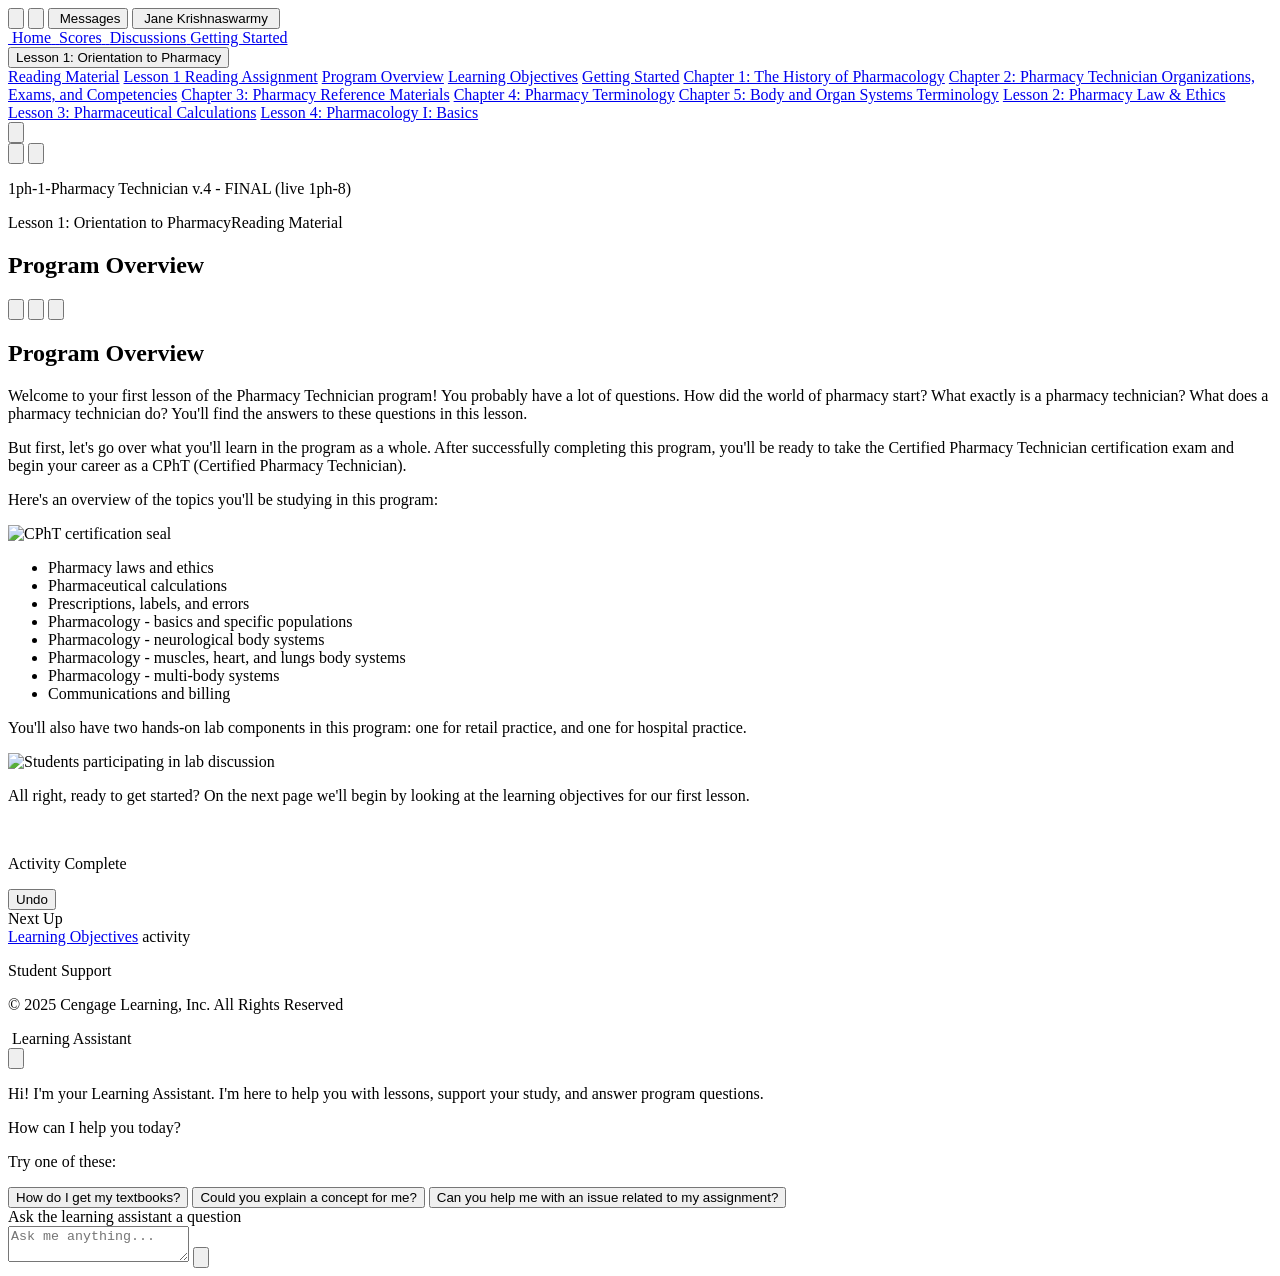
==== index.html @ 7831de07 "Add initial Figma course player implementation" ====
<!DOCTYPE html>
<html lang="en">
  <head>
    <meta charset="UTF-8" />
    <meta name="viewport" content="width=device-width, initial-scale=1.0" />
    <title>AI Chatbot Course Player</title>
    <link rel="preconnect" href="https://fonts.googleapis.com" />
    <link rel="preconnect" href="https://fonts.gstatic.com" crossorigin />
    <link
      href="https://fonts.googleapis.com/css2?family=Open+Sans:wght@400;600&family=Source+Sans+3:wght@400;600;700&display=swap"
      rel="stylesheet"
    />
    <link rel="stylesheet" href="./styles.css" />
  </head>
  <body>
    <div class="app-shell">
      <header class="topbar">
        <div class="topbar-actions">
          <button class="icon-button" aria-label="Search">
            <img src="https://www.figma.com/api/mcp/asset/04fb4774-7236-4a6f-9d16-62df6883b8c2" alt="" />
          </button>
          <span class="topbar-separator" aria-hidden="true"></span>
          <button class="icon-button" aria-label="Help">
            <img src="https://www.figma.com/api/mcp/asset/7c84c10e-66b1-40b2-bb15-cde5d7185208" alt="" />
          </button>
          <span class="topbar-separator" aria-hidden="true"></span>
          <button class="text-icon-button" aria-label="Messages">
            <img src="https://www.figma.com/api/mcp/asset/2aa70605-1fb7-47e3-9a76-5a0789f028c9" alt="" />
            <span>Messages</span>
          </button>
          <span class="topbar-separator" aria-hidden="true"></span>
          <button class="text-icon-button" aria-label="User menu">
            <img src="https://www.figma.com/api/mcp/asset/d6e02a53-aa57-4a53-9c15-8118410a6ff0" alt="" />
            <span>Jane Krishnaswarmy</span>
            <img src="https://www.figma.com/api/mcp/asset/c875b6e2-353c-4086-8e91-9c8565b0850b" alt="" />
          </button>
        </div>
      </header>

      <main class="page-content">
        <aside class="course-nav" id="course-nav">
          <nav class="course-nav-primary" aria-label="Primary">
            <a class="nav-row" href="#">
              <span class="nav-row-main">
                <img src="https://www.figma.com/api/mcp/asset/e649a129-343a-46b4-babf-248271d5f73d" alt="" />
                <span>Home</span>
              </span>
            </a>
            <a class="nav-row" href="#">
              <span class="nav-row-main">
                <img src="https://www.figma.com/api/mcp/asset/c671d9e8-2744-42c6-8477-16382235296b" alt="" />
                <span>Scores</span>
              </span>
            </a>
            <a class="nav-row" href="#">
              <span class="nav-row-main">
                <img src="https://www.figma.com/api/mcp/asset/406db1e0-c50d-4115-a0b6-5d2ffacd1954" alt="" />
                <span>Discussions</span>
              </span>
            </a>
            <a class="nav-row nav-row-text-only" href="#">
              <span class="nav-row-main">
                <span>Getting Started</span>
              </span>
            </a>
          </nav>

          <section class="lesson-nav">
            <button class="lesson-row lesson-row-active">
              <span>Lesson 1: Orientation to Pharmacy</span>
              <span class="progress progress-early" aria-hidden="true"></span>
            </button>

            <div class="lesson-subnav">
              <a class="subnav-row is-current" href="#">Reading Material</a>
              <a class="subnav-row" href="#">Lesson 1 Reading Assignment</a>
              <a class="subnav-row" href="#">Program Overview</a>
              <a class="subnav-row" href="#">Learning Objectives</a>
              <a class="subnav-row" href="#">Getting Started</a>
              <a class="subnav-row" href="#">Chapter 1: The History of Pharmacology</a>
              <a class="subnav-row" href="#">Chapter 2: Pharmacy Technician Organizations, Exams, and Competencies</a>
              <a class="subnav-row" href="#">Chapter 3: Pharmacy Reference Materials</a>
              <a class="subnav-row" href="#">Chapter 4: Pharmacy Terminology</a>
              <a class="subnav-row" href="#">Chapter 5: Body and Organ Systems Terminology</a>
              <a class="subnav-row" href="#">Lesson 2: Pharmacy Law &amp; Ethics</a>
              <a class="subnav-row" href="#">Lesson 3: Pharmaceutical Calculations</a>
              <a class="subnav-row" href="#">Lesson 4: Pharmacology I: Basics</a>
            </div>
          </section>
        </aside>

        <button class="nav-toggle" id="nav-toggle" aria-expanded="true" aria-controls="course-nav">
          <img src="https://www.figma.com/api/mcp/asset/230f8334-9544-44b8-80ec-f05f06496ca3" alt="" />
        </button>

        <section class="lesson-stage">
          <div class="lesson-card">
            <div class="lesson-card-inner">
              <header class="lesson-header">
                <div class="lesson-header-left">
                  <button class="course-icon-button" aria-label="Back">
                    <img src="https://www.figma.com/api/mcp/asset/67fdf0ae-479c-4efe-81d9-bbfbbee24f1c" alt="" />
                  </button>
                  <button class="course-icon-button" aria-label="Bookmark">
                    <img src="https://www.figma.com/api/mcp/asset/55bbd478-ddc5-4ce3-baee-4e1cf5aea924" alt="" />
                  </button>
                </div>

                <div class="lesson-title-block">
                  <p class="course-name">1ph-1-Pharmacy Technician v.4 - FINAL (live 1ph-8)</p>
                  <p class="course-subtitle">Lesson 1: Orientation to PharmacyReading Material</p>
                  <h1>Program Overview</h1>
                </div>

                <div class="lesson-header-right">
                  <button class="course-icon-button badge-button" aria-label="Questions">
                    <img src="https://www.figma.com/api/mcp/asset/7ec60dd7-0885-4872-b6bc-24d484acdfe7" alt="" />
                    <span class="badge-dot" aria-hidden="true"></span>
                  </button>
                  <button class="course-icon-button" aria-label="Print">
                    <img src="https://www.figma.com/api/mcp/asset/a3a4eaca-0cc3-4c82-bd5c-711d06888335" alt="" />
                  </button>
                  <button class="course-icon-button" aria-label="Expand">
                    <img src="https://www.figma.com/api/mcp/asset/4bf0ea97-db29-4293-8368-f761c65b42a4" alt="" />
                  </button>
                </div>
              </header>

              <article class="lesson-article">
                <section class="content-block">
                  <h2>Program Overview</h2>
                  <p>
                    Welcome to your first lesson of the Pharmacy Technician program! You probably have a lot of
                    questions. How did the world of pharmacy start? What exactly is a pharmacy technician? What does a
                    pharmacy technician do? You'll find the answers to these questions in this lesson.
                  </p>
                  <p>
                    But first, let's go over what you'll learn in the program as a whole. After successfully
                    completing this program, you'll be ready to take the Certified Pharmacy Technician certification
                    exam and begin your career as a CPhT (Certified Pharmacy Technician).
                  </p>
                  <p>Here's an overview of the topics you'll be studying in this program:</p>
                </section>

                <section class="content-block content-block-list">
                  <div class="seal-wrap">
                    <img
                      src="https://www.figma.com/api/mcp/asset/0a8e4193-ee44-4900-a022-6d4e33136616"
                      alt="CPhT certification seal"
                    />
                  </div>
                  <ul>
                    <li>Pharmacy laws and ethics</li>
                    <li>Pharmaceutical calculations</li>
                    <li>Prescriptions, labels, and errors</li>
                    <li>Pharmacology - basics and specific populations</li>
                    <li>Pharmacology - neurological body systems</li>
                    <li>Pharmacology - muscles, heart, and lungs body systems</li>
                    <li>Pharmacology - multi-body systems</li>
                    <li>Communications and billing</li>
                  </ul>
                </section>

                <section class="content-block">
                  <p>
                    You'll also have two hands-on lab components in this program: one for retail practice, and one for
                    hospital practice.
                  </p>
                  <div class="wide-image">
                    <img
                      src="https://www.figma.com/api/mcp/asset/e549e9b6-5e3e-4f12-9b7d-a4bfc3c4c208"
                      alt="Students participating in lab discussion"
                    />
                  </div>
                  <p>
                    All right, ready to get started? On the next page we'll begin by looking at the learning
                    objectives for our first lesson.
                  </p>
                </section>
              </article>

              <section class="activity-complete" aria-label="Activity complete">
                <div class="activity-icon">
                  <img src="https://www.figma.com/api/mcp/asset/7cc43aa5-e9bf-4944-81e9-91d80ba625df" alt="" />
                </div>
                <div>
                  <p>Activity Complete</p>
                  <button class="inline-link">Undo</button>
                </div>
              </section>

              <section class="next-up" aria-label="Next lesson">
                <div class="next-up-label">Next Up</div>
                <div class="next-up-body">
                  <a href="#">Learning Objectives</a>
                  <span>activity</span>
                </div>
              </section>

              <footer class="page-footer">
                <p>Student Support</p>
                <p>&copy; 2025 Cengage Learning, Inc. All Rights Reserved</p>
              </footer>
            </div>
          </div>
        </section>

        <aside class="assistant-panel" id="assistant-panel">
          <header class="assistant-header">
            <div class="assistant-title">
              <img src="https://www.figma.com/api/mcp/asset/d1513da3-153c-4111-bd96-e8ca404961a7" alt="" />
              <span>Learning Assistant</span>
            </div>
            <button class="assistant-close" id="assistant-close" aria-label="Close assistant">
              <img src="https://www.figma.com/api/mcp/asset/7fff1d2d-9c68-41ee-b151-8e5ea5ef36e7" alt="" />
            </button>
          </header>

          <div class="assistant-body">
            <section class="assistant-message">
              <p>
                Hi! I'm your Learning Assistant. I'm here to help you with lessons, support your study, and answer
                program questions.
              </p>
              <p>How can I help you today?</p>
            </section>

            <section class="assistant-prompts">
              <p class="assistant-prompts-label">Try one of these:</p>
              <button class="prompt-chip" type="button">How do I get my textbooks?</button>
              <button class="prompt-chip" type="button">Could you explain a concept for me?</button>
              <button class="prompt-chip" type="button">Can you help me with an issue related to my assignment?</button>
            </section>
          </div>

          <form class="assistant-input-wrap">
            <label class="sr-only" for="assistant-input">Ask the learning assistant a question</label>
            <div class="assistant-input">
              <textarea id="assistant-input" rows="2" placeholder="Ask me anything..."></textarea>
              <button class="send-button" type="submit" aria-label="Send message">
                <img src="https://www.figma.com/api/mcp/asset/c8d92d28-af47-4d66-b436-db5a1f8eb150" alt="" />
              </button>
            </div>
          </form>
        </aside>
      </main>
    </div>

    <script src="./script.js"></script>
  </body>
</html>
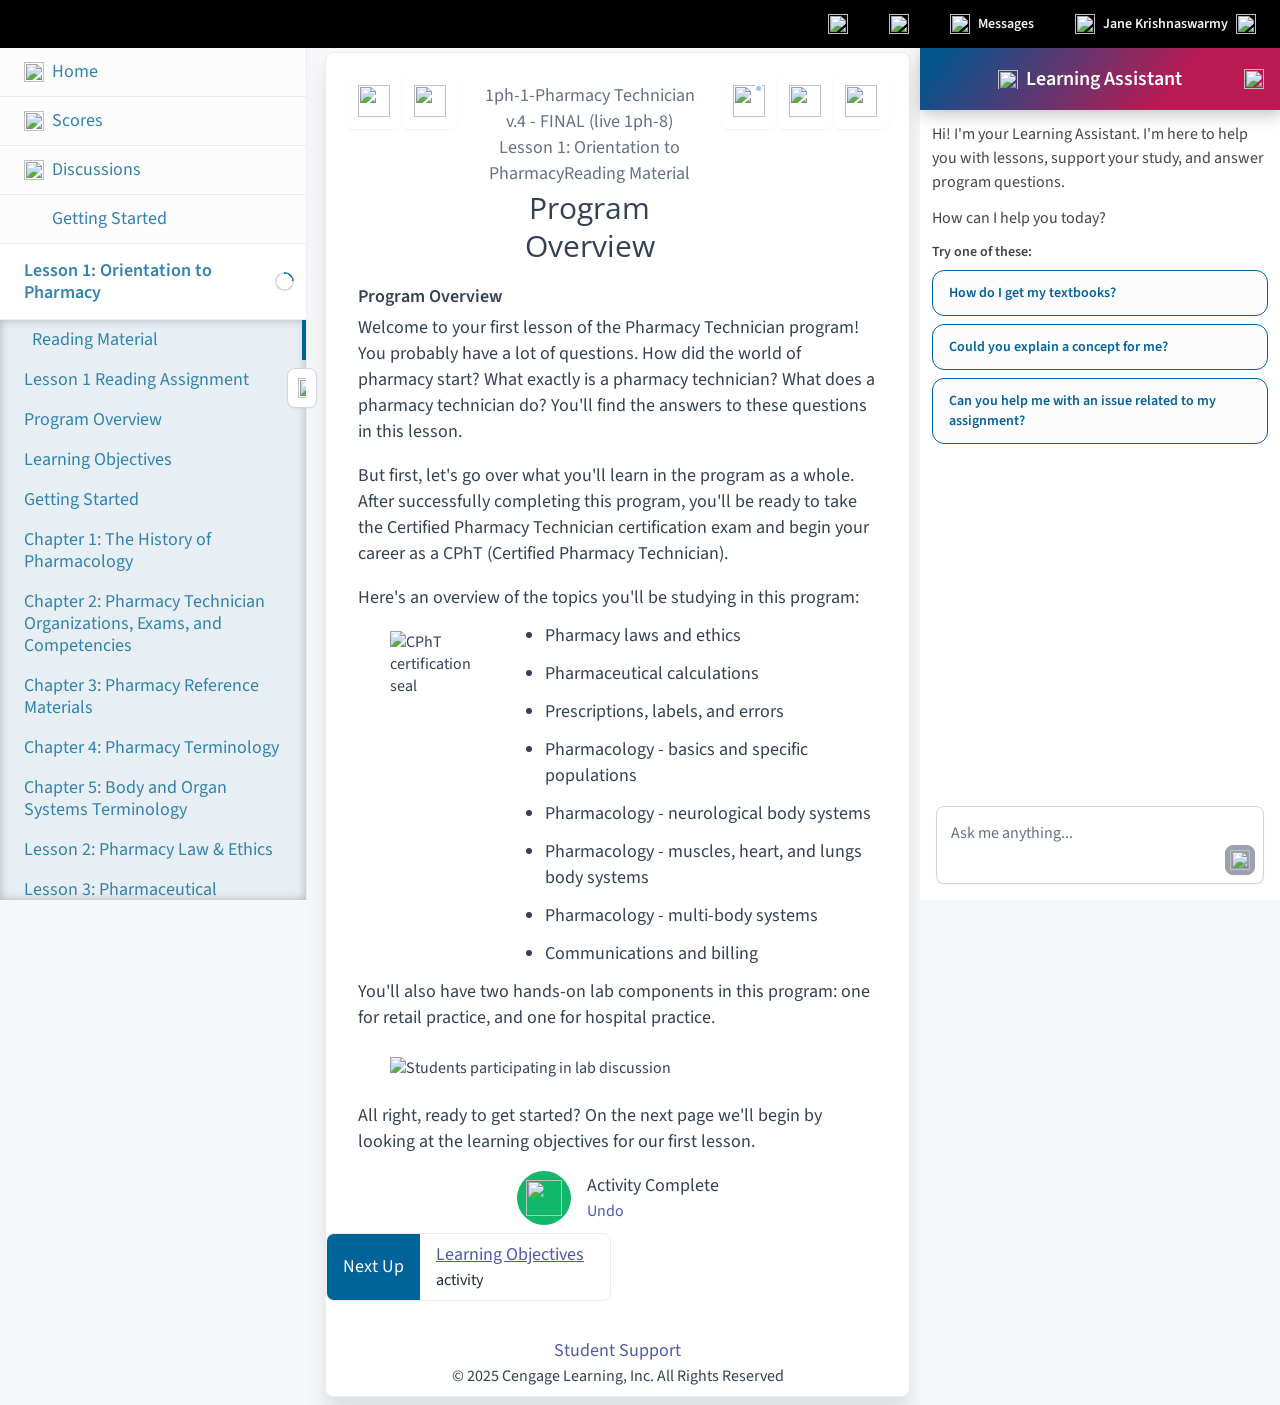
==== commit 720bc3fd: "Implement Figma course player page" ====
--- a/index.html
+++ b/index.html
@@ -16,23 +16,23 @@
     <div class="app-shell">
       <header class="topbar">
         <div class="topbar-actions">
-          <button class="icon-button" aria-label="Search">
-            <img src="https://www.figma.com/api/mcp/asset/04fb4774-7236-4a6f-9d16-62df6883b8c2" alt="" />
+          <button class="icon-button" type="button" aria-label="Search">
+            <img src="https://www.figma.com/api/mcp/asset/f53117d7-e670-47a1-ad56-b12016efd22a" alt="" />
           </button>
           <span class="topbar-separator" aria-hidden="true"></span>
-          <button class="icon-button" aria-label="Help">
-            <img src="https://www.figma.com/api/mcp/asset/7c84c10e-66b1-40b2-bb15-cde5d7185208" alt="" />
+          <button class="icon-button" type="button" aria-label="Help">
+            <img src="https://www.figma.com/api/mcp/asset/60fe8699-33fa-44a0-a224-0f36a150d151" alt="" />
           </button>
           <span class="topbar-separator" aria-hidden="true"></span>
-          <button class="text-icon-button" aria-label="Messages">
-            <img src="https://www.figma.com/api/mcp/asset/2aa70605-1fb7-47e3-9a76-5a0789f028c9" alt="" />
+          <button class="text-icon-button" type="button" aria-label="Messages">
+            <img src="https://www.figma.com/api/mcp/asset/7b748038-68be-460b-9660-16bd4b38e335" alt="" />
             <span>Messages</span>
           </button>
           <span class="topbar-separator" aria-hidden="true"></span>
-          <button class="text-icon-button" aria-label="User menu">
-            <img src="https://www.figma.com/api/mcp/asset/d6e02a53-aa57-4a53-9c15-8118410a6ff0" alt="" />
+          <button class="text-icon-button" type="button" aria-label="User menu">
+            <img src="https://www.figma.com/api/mcp/asset/95fef4c1-97b6-4032-a8d3-4ddcbe28d978" alt="" />
             <span>Jane Krishnaswarmy</span>
-            <img src="https://www.figma.com/api/mcp/asset/c875b6e2-353c-4086-8e91-9c8565b0850b" alt="" />
+            <img src="https://www.figma.com/api/mcp/asset/462fb9e3-50d1-4e18-bc2f-b0c30adf6512" alt="" />
           </button>
         </div>
       </header>
@@ -42,19 +42,19 @@
           <nav class="course-nav-primary" aria-label="Primary">
             <a class="nav-row" href="#">
               <span class="nav-row-main">
-                <img src="https://www.figma.com/api/mcp/asset/e649a129-343a-46b4-babf-248271d5f73d" alt="" />
+                <img src="https://www.figma.com/api/mcp/asset/06a48f3e-62b4-4e42-b3ec-f131a525fee7" alt="" />
                 <span>Home</span>
               </span>
             </a>
             <a class="nav-row" href="#">
               <span class="nav-row-main">
-                <img src="https://www.figma.com/api/mcp/asset/c671d9e8-2744-42c6-8477-16382235296b" alt="" />
+                <img src="https://www.figma.com/api/mcp/asset/9d8fe95d-9a7c-45be-834a-630a3a4dfc11" alt="" />
                 <span>Scores</span>
               </span>
             </a>
             <a class="nav-row" href="#">
               <span class="nav-row-main">
-                <img src="https://www.figma.com/api/mcp/asset/406db1e0-c50d-4115-a0b6-5d2ffacd1954" alt="" />
+                <img src="https://www.figma.com/api/mcp/asset/e3825c0f-f712-4a6f-8e09-33aece3072c2" alt="" />
                 <span>Discussions</span>
               </span>
             </a>
@@ -66,7 +66,7 @@
           </nav>
 
           <section class="lesson-nav">
-            <button class="lesson-row lesson-row-active">
+            <button class="lesson-row lesson-row-active" type="button">
               <span>Lesson 1: Orientation to Pharmacy</span>
               <span class="progress progress-early" aria-hidden="true"></span>
             </button>
@@ -78,7 +78,9 @@
               <a class="subnav-row" href="#">Learning Objectives</a>
               <a class="subnav-row" href="#">Getting Started</a>
               <a class="subnav-row" href="#">Chapter 1: The History of Pharmacology</a>
-              <a class="subnav-row" href="#">Chapter 2: Pharmacy Technician Organizations, Exams, and Competencies</a>
+              <a class="subnav-row" href="#">
+                Chapter 2: Pharmacy Technician Organizations, Exams, and Competencies
+              </a>
               <a class="subnav-row" href="#">Chapter 3: Pharmacy Reference Materials</a>
               <a class="subnav-row" href="#">Chapter 4: Pharmacy Terminology</a>
               <a class="subnav-row" href="#">Chapter 5: Body and Organ Systems Terminology</a>
@@ -89,8 +91,8 @@
           </section>
         </aside>
 
-        <button class="nav-toggle" id="nav-toggle" aria-expanded="true" aria-controls="course-nav">
-          <img src="https://www.figma.com/api/mcp/asset/230f8334-9544-44b8-80ec-f05f06496ca3" alt="" />
+        <button class="nav-toggle" id="nav-toggle" type="button" aria-expanded="true" aria-controls="course-nav">
+          <img src="https://www.figma.com/api/mcp/asset/5d75a825-ba45-4eb4-82f8-11c1365b694c" alt="" />
         </button>
 
         <section class="lesson-stage">
@@ -98,11 +100,11 @@
             <div class="lesson-card-inner">
               <header class="lesson-header">
                 <div class="lesson-header-left">
-                  <button class="course-icon-button" aria-label="Back">
-                    <img src="https://www.figma.com/api/mcp/asset/67fdf0ae-479c-4efe-81d9-bbfbbee24f1c" alt="" />
-                  </button>
-                  <button class="course-icon-button" aria-label="Bookmark">
-                    <img src="https://www.figma.com/api/mcp/asset/55bbd478-ddc5-4ce3-baee-4e1cf5aea924" alt="" />
+                  <button class="course-icon-button" type="button" aria-label="Back">
+                    <img src="https://www.figma.com/api/mcp/asset/8c7bab65-e28d-4c69-b034-fc6c3b507d4d" alt="" />
+                  </button>
+                  <button class="course-icon-button" type="button" aria-label="Bookmark">
+                    <img src="https://www.figma.com/api/mcp/asset/cf0b9a71-8fa1-41c3-89a5-cd1d4c807ba1" alt="" />
                   </button>
                 </div>
 
@@ -113,15 +115,15 @@
                 </div>
 
                 <div class="lesson-header-right">
-                  <button class="course-icon-button badge-button" aria-label="Questions">
-                    <img src="https://www.figma.com/api/mcp/asset/7ec60dd7-0885-4872-b6bc-24d484acdfe7" alt="" />
+                  <button class="course-icon-button badge-button" type="button" aria-label="Questions">
+                    <img src="https://www.figma.com/api/mcp/asset/be74b422-df92-4839-96a7-b7532a81304e" alt="" />
                     <span class="badge-dot" aria-hidden="true"></span>
                   </button>
-                  <button class="course-icon-button" aria-label="Print">
-                    <img src="https://www.figma.com/api/mcp/asset/a3a4eaca-0cc3-4c82-bd5c-711d06888335" alt="" />
-                  </button>
-                  <button class="course-icon-button" aria-label="Expand">
-                    <img src="https://www.figma.com/api/mcp/asset/4bf0ea97-db29-4293-8368-f761c65b42a4" alt="" />
+                  <button class="course-icon-button" type="button" aria-label="Print">
+                    <img src="https://www.figma.com/api/mcp/asset/844e675a-0b95-466b-af00-d97ffcd765c4" alt="" />
+                  </button>
+                  <button class="course-icon-button" type="button" aria-label="Expand">
+                    <img src="https://www.figma.com/api/mcp/asset/d2398ee7-79e9-44f8-bdfc-54c19006e54e" alt="" />
                   </button>
                 </div>
               </header>
@@ -145,7 +147,7 @@
                 <section class="content-block content-block-list">
                   <div class="seal-wrap">
                     <img
-                      src="https://www.figma.com/api/mcp/asset/0a8e4193-ee44-4900-a022-6d4e33136616"
+                      src="https://www.figma.com/api/mcp/asset/31923e3d-859f-4ec4-a9ab-1589626d578b"
                       alt="CPhT certification seal"
                     />
                   </div>
@@ -168,7 +170,7 @@
                   </p>
                   <div class="wide-image">
                     <img
-                      src="https://www.figma.com/api/mcp/asset/e549e9b6-5e3e-4f12-9b7d-a4bfc3c4c208"
+                      src="https://www.figma.com/api/mcp/asset/a405bfe9-6b08-4cfe-91cb-30aa548ad541"
                       alt="Students participating in lab discussion"
                     />
                   </div>
@@ -181,11 +183,11 @@
 
               <section class="activity-complete" aria-label="Activity complete">
                 <div class="activity-icon">
-                  <img src="https://www.figma.com/api/mcp/asset/7cc43aa5-e9bf-4944-81e9-91d80ba625df" alt="" />
-                </div>
-                <div>
+                  <img src="https://www.figma.com/api/mcp/asset/1d23e7b1-b25c-4b89-b003-373a554908f3" alt="" />
+                </div>
+                <div class="activity-copy">
                   <p>Activity Complete</p>
-                  <button class="inline-link">Undo</button>
+                  <button class="inline-link" type="button">Undo</button>
                 </div>
               </section>
 
@@ -208,16 +210,16 @@
         <aside class="assistant-panel" id="assistant-panel">
           <header class="assistant-header">
             <div class="assistant-title">
-              <img src="https://www.figma.com/api/mcp/asset/d1513da3-153c-4111-bd96-e8ca404961a7" alt="" />
+              <img src="https://www.figma.com/api/mcp/asset/adc5e901-b924-4689-8cf5-7c4d9e98bd71" alt="" />
               <span>Learning Assistant</span>
             </div>
-            <button class="assistant-close" id="assistant-close" aria-label="Close assistant">
-              <img src="https://www.figma.com/api/mcp/asset/7fff1d2d-9c68-41ee-b151-8e5ea5ef36e7" alt="" />
+            <button class="assistant-close" id="assistant-close" type="button" aria-label="Close assistant">
+              <img src="https://www.figma.com/api/mcp/asset/d0ee7c5b-ddcf-4b8c-9d03-f71b7018f8c1" alt="" />
             </button>
           </header>
 
           <div class="assistant-body">
-            <section class="assistant-message">
+            <section class="assistant-response">
               <p>
                 Hi! I'm your Learning Assistant. I'm here to help you with lessons, support your study, and answer
                 program questions.
@@ -227,9 +229,21 @@
 
             <section class="assistant-prompts">
               <p class="assistant-prompts-label">Try one of these:</p>
-              <button class="prompt-chip" type="button">How do I get my textbooks?</button>
-              <button class="prompt-chip" type="button">Could you explain a concept for me?</button>
-              <button class="prompt-chip" type="button">Can you help me with an issue related to my assignment?</button>
+              <div class="prompt-list">
+                <button class="prompt-chip" type="button" data-prompt="How do I get my textbooks?">
+                  <span>How do I get my textbooks?</span>
+                </button>
+                <button class="prompt-chip" type="button" data-prompt="Could you explain a concept for me?">
+                  <span>Could you explain a concept for me?</span>
+                </button>
+                <button
+                  class="prompt-chip"
+                  type="button"
+                  data-prompt="Can you help me with an issue related to my assignment?"
+                >
+                  <span>Can you help me with an issue related to my assignment?</span>
+                </button>
+              </div>
             </section>
           </div>
 
@@ -237,8 +251,8 @@
             <label class="sr-only" for="assistant-input">Ask the learning assistant a question</label>
             <div class="assistant-input">
               <textarea id="assistant-input" rows="2" placeholder="Ask me anything..."></textarea>
-              <button class="send-button" type="submit" aria-label="Send message">
-                <img src="https://www.figma.com/api/mcp/asset/c8d92d28-af47-4d66-b436-db5a1f8eb150" alt="" />
+              <button class="send-button" type="submit" aria-label="Send message" disabled>
+                <img src="https://www.figma.com/api/mcp/asset/84e2ee84-8119-40fe-a6f2-36ccf571acdf" alt="" />
               </button>
             </div>
           </form>
--- a/styles.css
+++ b/styles.css
@@ -0,0 +1,787 @@
+:root {
+  --bg-body: #f6f7f9;
+  --bg-panel: #ffffff;
+  --bg-sidebar: #fcfcfd;
+  --bg-subnav: #e7eff5;
+  --bg-topbar: #000000;
+  --bg-primary: #006399;
+  --bg-primary-strong: #04548e;
+  --bg-success: #12b76a;
+  --text-main: #344054;
+  --text-muted: #667085;
+  --text-link: #3282ad;
+  --text-subtle: #4e5ba6;
+  --text-panel: #454545;
+  --border-light: #eaecf0;
+  --border-mid: #d0d5dd;
+  --shadow-card: 0 20px 24px rgba(16, 24, 40, 0.08), 0 8px 8px rgba(16, 24, 40, 0.03);
+  --shadow-soft: 0 1px 2px rgba(16, 24, 40, 0.05);
+  --shadow-header: 2px 4px 16px rgba(0, 0, 0, 0.25);
+  --assistant-gradient: linear-gradient(128deg, #04548e 6.15%, #ba1a52 70.13%);
+  --font-body: "Source Sans 3", "Source Sans Pro", sans-serif;
+  --font-heading: "Open Sans", sans-serif;
+}
+
+* {
+  box-sizing: border-box;
+}
+
+html,
+body {
+  margin: 0;
+  min-height: 100%;
+}
+
+body {
+  background: var(--bg-body);
+  color: var(--text-main);
+  font-family: var(--font-body);
+}
+
+button,
+textarea,
+a {
+  color: inherit;
+  font: inherit;
+}
+
+button {
+  background: none;
+  border: 0;
+  cursor: pointer;
+  padding: 0;
+}
+
+a {
+  text-decoration: none;
+}
+
+img {
+  display: block;
+  max-width: 100%;
+}
+
+.sr-only {
+  clip: rect(0, 0, 0, 0);
+  border: 0;
+  height: 1px;
+  margin: -1px;
+  overflow: hidden;
+  padding: 0;
+  position: absolute;
+  width: 1px;
+}
+
+.app-shell {
+  min-height: 100vh;
+}
+
+.topbar {
+  align-items: center;
+  background: var(--bg-topbar);
+  display: flex;
+  height: 48px;
+  justify-content: flex-end;
+  padding: 6px 24px;
+}
+
+.topbar-actions {
+  align-items: center;
+  display: flex;
+  gap: 20px;
+}
+
+.icon-button,
+.text-icon-button {
+  align-items: center;
+  color: #f2f4f7;
+  display: inline-flex;
+  gap: 8px;
+}
+
+.icon-button img,
+.text-icon-button img {
+  height: 20px;
+  width: 20px;
+}
+
+.text-icon-button {
+  font-size: 14px;
+  font-weight: 600;
+  line-height: 20px;
+}
+
+.topbar-separator {
+  background: #475467;
+  height: 100%;
+  opacity: 0.6;
+  width: 1px;
+}
+
+.page-content {
+  display: grid;
+  grid-template-columns: 307px minmax(0, 1fr) 360px;
+  min-height: calc(100vh - 48px);
+  position: relative;
+}
+
+.course-nav {
+  background: var(--bg-sidebar);
+  border-right: 1px solid var(--border-light);
+  display: flex;
+  flex-direction: column;
+  height: calc(100vh - 48px);
+  overflow: hidden;
+  transition: width 180ms ease, transform 180ms ease;
+}
+
+.nav-row,
+.lesson-row {
+  align-items: center;
+  border-bottom: 1px solid var(--border-light);
+  display: flex;
+  min-height: 49px;
+  padding: 8px 12px 8px 24px;
+}
+
+.nav-row-main {
+  align-items: center;
+  color: var(--text-link);
+  display: flex;
+  flex: 1;
+  font-size: 18px;
+  gap: 8px;
+  line-height: 22px;
+}
+
+.nav-row-main img {
+  height: 20px;
+  width: 20px;
+}
+
+.nav-row-text-only .nav-row-main {
+  padding-left: 28px;
+}
+
+.lesson-nav {
+  display: flex;
+  flex: 1;
+  flex-direction: column;
+  min-height: 0;
+}
+
+.lesson-row {
+  background: #ffffff;
+  color: var(--text-link);
+  font-size: 18px;
+  font-weight: 600;
+  justify-content: space-between;
+  line-height: 22px;
+  min-height: 76px;
+  text-align: left;
+}
+
+.progress {
+  border-radius: 999px;
+  display: inline-block;
+  flex: 0 0 auto;
+  height: 19px;
+  width: 19px;
+}
+
+.progress-early {
+  background:
+    radial-gradient(circle at center, #ffffff 58%, transparent 58%),
+    conic-gradient(#3282ad 0 90deg, #d7dbe0 90deg 360deg);
+}
+
+.lesson-subnav {
+  background: var(--bg-subnav);
+  box-shadow: inset 0 0 10px rgba(0, 0, 0, 0.25);
+  overflow: auto;
+  padding-bottom: 24px;
+}
+
+.subnav-row {
+  color: var(--text-link);
+  display: block;
+  font-size: 18px;
+  line-height: 22px;
+  padding: 9px 12px 9px 24px;
+}
+
+.subnav-row.is-current {
+  border-right: 4px solid var(--bg-primary);
+  padding-left: 32px;
+}
+
+.nav-toggle {
+  align-items: center;
+  align-self: center;
+  background: #ffffff;
+  border: 1px solid var(--border-mid);
+  border-radius: 8px;
+  box-shadow: var(--shadow-soft);
+  display: inline-flex;
+  height: 40px;
+  justify-content: center;
+  left: 287px;
+  padding: 10px;
+  position: absolute;
+  top: 320px;
+  transition: left 180ms ease;
+  width: 30px;
+  z-index: 5;
+}
+
+.nav-toggle img {
+  height: 20px;
+  width: 20px;
+}
+
+.lesson-stage {
+  overflow: auto;
+  padding: 4px 10px 8px 18px;
+}
+
+.lesson-card-inner {
+  background: var(--bg-panel);
+  border: 1px solid var(--border-light);
+  border-radius: 8px;
+  box-shadow: var(--shadow-card);
+  margin: 0 auto;
+  max-width: 871px;
+  min-height: calc(100vh - 56px);
+}
+
+.lesson-header {
+  align-items: flex-start;
+  display: grid;
+  gap: 10px;
+  grid-template-columns: auto 1fr auto;
+  padding: 20px 20px 0;
+}
+
+.lesson-header-left,
+.lesson-header-right {
+  align-items: center;
+  display: flex;
+}
+
+.course-icon-button {
+  align-items: center;
+  border-radius: 8px;
+  box-shadow: var(--shadow-soft);
+  display: inline-flex;
+  justify-content: center;
+  padding: 12px;
+  position: relative;
+}
+
+.course-icon-button img {
+  height: 32px;
+  width: 32px;
+}
+
+.lesson-title-block {
+  overflow: hidden;
+  padding: 10px;
+  text-align: center;
+}
+
+.course-name,
+.course-subtitle {
+  color: var(--text-muted);
+  font-size: 18px;
+  line-height: 26px;
+  margin: 0;
+}
+
+.lesson-title-block h1 {
+  color: var(--text-main);
+  font-family: var(--font-heading);
+  font-size: 30px;
+  font-weight: 400;
+  line-height: 38px;
+  margin: 2px 0 0;
+}
+
+.badge-dot {
+  background: #98c8fa;
+  border: 2px solid #ffffff;
+  border-radius: 50%;
+  height: 9px;
+  position: absolute;
+  right: 14px;
+  top: 11px;
+  width: 9px;
+}
+
+.lesson-article {
+  padding: 4px 32px 0;
+}
+
+.content-block {
+  padding: 4px 0 8px;
+}
+
+.content-block h2 {
+  color: var(--text-main);
+  font-size: 18px;
+  font-weight: 600;
+  line-height: 28px;
+  margin: 0 0 4px;
+}
+
+.content-block p,
+.content-block li {
+  color: var(--text-main);
+  font-size: 18px;
+  line-height: 26px;
+}
+
+.content-block p {
+  margin: 0 0 18px;
+}
+
+.content-block p:last-child {
+  margin-bottom: 0;
+}
+
+.content-block-list {
+  align-items: start;
+  display: grid;
+  gap: 24px;
+  grid-template-columns: 141px 1fr;
+}
+
+.seal-wrap {
+  align-items: center;
+  display: flex;
+  justify-content: center;
+  padding: 8px 24px 24px 32px;
+}
+
+.seal-wrap img {
+  height: 119px;
+  object-fit: cover;
+  width: 117px;
+}
+
+.content-block-list ul {
+  margin: 0;
+  padding-left: 22px;
+}
+
+.content-block-list li + li {
+  margin-top: 12px;
+}
+
+.wide-image {
+  display: flex;
+  justify-content: center;
+  padding: 8px 32px 24px;
+}
+
+.wide-image img {
+  height: auto;
+  max-width: 564px;
+  width: 100%;
+}
+
+.activity-complete {
+  align-items: center;
+  display: flex;
+  gap: 16px;
+  justify-content: center;
+  padding: 8px 0;
+}
+
+.activity-icon {
+  align-items: center;
+  background: var(--bg-success);
+  border-radius: 999px;
+  display: flex;
+  height: 54px;
+  justify-content: center;
+  width: 54px;
+}
+
+.activity-icon img {
+  height: 36px;
+  width: 36px;
+}
+
+.activity-copy p {
+  font-size: 18px;
+  line-height: 26px;
+  margin: 0;
+}
+
+.inline-link {
+  color: var(--text-subtle);
+  font-size: 16px;
+  line-height: 24px;
+}
+
+.next-up {
+  align-items: stretch;
+  border: 1px solid var(--border-light);
+  border-radius: 8px;
+  display: inline-flex;
+  margin: 0 auto;
+  overflow: hidden;
+}
+
+.next-up-label {
+  align-items: center;
+  background: var(--bg-primary);
+  color: #ffffff;
+  display: flex;
+  font-size: 18px;
+  line-height: 26px;
+  padding: 0 16px;
+}
+
+.next-up-body {
+  background: #ffffff;
+  padding: 8px 16px;
+  width: 190px;
+}
+
+.next-up-body a {
+  color: var(--text-subtle);
+  display: block;
+  font-size: 18px;
+  line-height: 26px;
+  text-decoration: underline;
+}
+
+.next-up-body span {
+  color: #1d2939;
+  display: block;
+  font-size: 16px;
+  line-height: 24px;
+}
+
+.page-footer {
+  padding: 37px 0 8px;
+  text-align: center;
+}
+
+.page-footer p {
+  margin: 0;
+}
+
+.page-footer p:first-child {
+  color: var(--text-subtle);
+  font-size: 18px;
+  line-height: 26px;
+}
+
+.page-footer p:last-child {
+  color: var(--text-main);
+  font-size: 16px;
+  line-height: 24px;
+}
+
+.assistant-panel {
+  background: #ffffff;
+  display: grid;
+  grid-template-rows: auto 1fr auto;
+  height: calc(100vh - 48px);
+  position: sticky;
+  right: 0;
+  top: 48px;
+  width: 360px;
+}
+
+.assistant-header {
+  align-items: center;
+  background: var(--assistant-gradient);
+  box-shadow: var(--shadow-header);
+  display: flex;
+  justify-content: space-between;
+  padding: 16px;
+}
+
+.assistant-title {
+  align-items: center;
+  color: #ffffff;
+  display: flex;
+  flex: 1;
+  font-size: 20px;
+  font-weight: 600;
+  gap: 8px;
+  justify-content: center;
+  line-height: 30px;
+}
+
+.assistant-title img,
+.assistant-close img {
+  height: 20px;
+  width: 20px;
+}
+
+.assistant-body {
+  display: flex;
+  flex-direction: column;
+  gap: 12px;
+  overflow: auto;
+  padding: 12px 12px 0;
+}
+
+.assistant-response {
+  color: var(--text-panel);
+  font-size: 16px;
+  line-height: 24px;
+  padding: 0;
+}
+
+.assistant-response p {
+  margin: 0 0 12px;
+}
+
+.assistant-response p:last-child {
+  margin-bottom: 0;
+}
+
+.assistant-prompts {
+  display: flex;
+  flex-direction: column;
+  gap: 8px;
+}
+
+.assistant-prompts-label {
+  color: var(--text-panel);
+  font-size: 14px;
+  font-weight: 600;
+  line-height: 20px;
+  margin: 0;
+}
+
+.prompt-list {
+  display: flex;
+  flex-direction: column;
+  gap: 8px;
+}
+
+.prompt-chip {
+  background: #fcfcfd;
+  border: 1px solid var(--bg-primary);
+  border-radius: 12px;
+  color: var(--bg-primary);
+  display: block;
+  font-size: 14px;
+  font-weight: 600;
+  line-height: 20px;
+  padding: 12px 16px;
+  text-align: left;
+  transition: background-color 160ms ease, color 160ms ease, transform 160ms ease;
+  width: 100%;
+}
+
+.prompt-chip:hover,
+.prompt-chip:focus-visible {
+  background: var(--bg-primary);
+  color: #ffffff;
+  outline: none;
+  transform: translateY(-1px);
+}
+
+.assistant-input-wrap {
+  align-items: end;
+  background: #ffffff;
+  display: flex;
+  padding: 16px;
+}
+
+.assistant-input {
+  align-items: flex-start;
+  background: #ffffff;
+  border: 1px solid var(--border-mid);
+  border-radius: 8px;
+  box-shadow: var(--shadow-soft);
+  display: flex;
+  gap: 8px;
+  min-height: 64px;
+  padding: 8px;
+  transition: border-color 160ms ease, box-shadow 160ms ease;
+  width: 100%;
+}
+
+.assistant-input:focus-within {
+  border-color: #86b9d6;
+  box-shadow: 0 0 0 4px rgba(50, 130, 173, 0.12);
+}
+
+.assistant-input textarea {
+  border: 0;
+  color: var(--text-main);
+  flex: 1;
+  font-size: 16px;
+  line-height: 24px;
+  max-height: 160px;
+  min-height: 46px;
+  outline: 0;
+  padding: 6px;
+  resize: none;
+}
+
+.assistant-input textarea::placeholder {
+  color: var(--text-muted);
+}
+
+.send-button {
+  align-items: center;
+  align-self: flex-end;
+  background: #98a2b3;
+  border: 1px solid #98a2b3;
+  border-radius: 8px;
+  box-shadow: var(--shadow-soft);
+  display: inline-flex;
+  justify-content: center;
+  padding: 4px;
+  transition: background-color 160ms ease, border-color 160ms ease, transform 160ms ease;
+}
+
+.send-button:not(:disabled) {
+  background: var(--bg-primary);
+  border-color: var(--bg-primary);
+}
+
+.send-button:not(:disabled):hover,
+.send-button:not(:disabled):focus-visible {
+  background: var(--bg-primary-strong);
+  border-color: var(--bg-primary-strong);
+  outline: none;
+  transform: translateY(-1px);
+}
+
+.send-button:disabled {
+  cursor: not-allowed;
+}
+
+.send-button img {
+  height: 20px;
+  width: 20px;
+}
+
+body.nav-collapsed .page-content {
+  grid-template-columns: 0 minmax(0, 1fr) 360px;
+}
+
+body.nav-collapsed .course-nav {
+  transform: translateX(-100%);
+  width: 0;
+}
+
+body.nav-collapsed .nav-toggle {
+  left: -10px;
+}
+
+body.assistant-hidden .page-content {
+  grid-template-columns: 307px minmax(0, 1fr) 0;
+}
+
+body.assistant-hidden .assistant-panel {
+  overflow: hidden;
+  width: 0;
+}
+
+body.assistant-hidden .assistant-panel > * {
+  opacity: 0;
+}
+
+@media (max-width: 1200px) {
+  .page-content {
+    grid-template-columns: 280px minmax(0, 1fr);
+  }
+
+  .assistant-panel {
+    inset: 48px 0 0 auto;
+    position: fixed;
+    z-index: 20;
+  }
+
+  body.assistant-hidden .page-content {
+    grid-template-columns: 280px minmax(0, 1fr);
+  }
+
+  body.assistant-hidden .assistant-panel {
+    transform: translateX(100%);
+    width: 360px;
+  }
+
+  body.assistant-hidden .assistant-panel > * {
+    opacity: 1;
+  }
+}
+
+@media (max-width: 900px) {
+  .topbar {
+    padding-left: 12px;
+    padding-right: 12px;
+  }
+
+  .topbar-actions {
+    gap: 12px;
+  }
+
+  .text-icon-button span {
+    display: none;
+  }
+
+  .page-content,
+  body.nav-collapsed .page-content {
+    grid-template-columns: 1fr;
+  }
+
+  .course-nav {
+    max-width: 307px;
+    position: fixed;
+    top: 48px;
+    z-index: 15;
+  }
+
+  .nav-toggle {
+    top: 280px;
+  }
+
+  .lesson-stage {
+    padding: 12px;
+  }
+
+  .lesson-header {
+    grid-template-columns: 1fr;
+  }
+
+  .lesson-header-left,
+  .lesson-header-right {
+    justify-content: center;
+  }
+
+  .content-block-list {
+    grid-template-columns: 1fr;
+  }
+
+  .seal-wrap {
+    padding-bottom: 0;
+  }
+
+  .next-up {
+    display: flex;
+    margin-left: 16px;
+    margin-right: 16px;
+  }
+
+  .page-footer {
+    padding-left: 16px;
+    padding-right: 16px;
+  }
+
+  .assistant-panel,
+  body.assistant-hidden .assistant-panel {
+    width: min(360px, 100vw);
+  }
+}
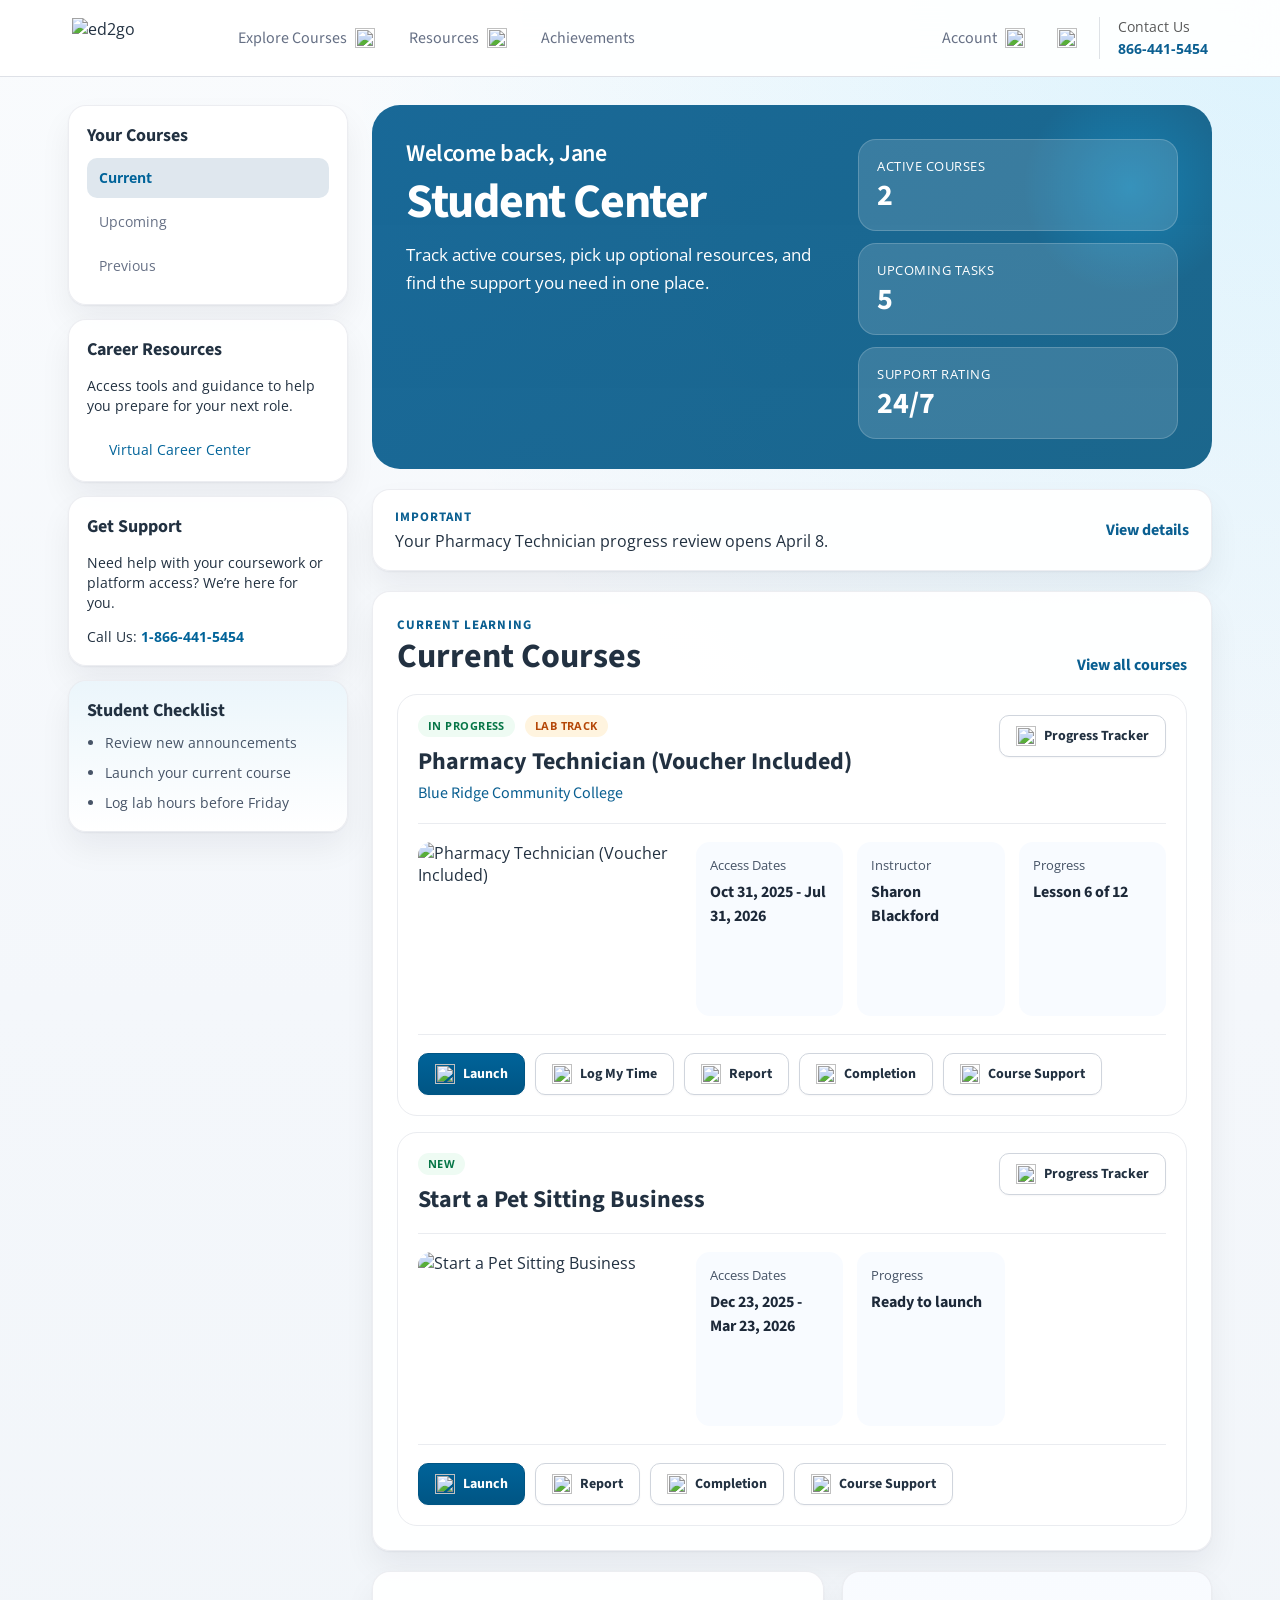
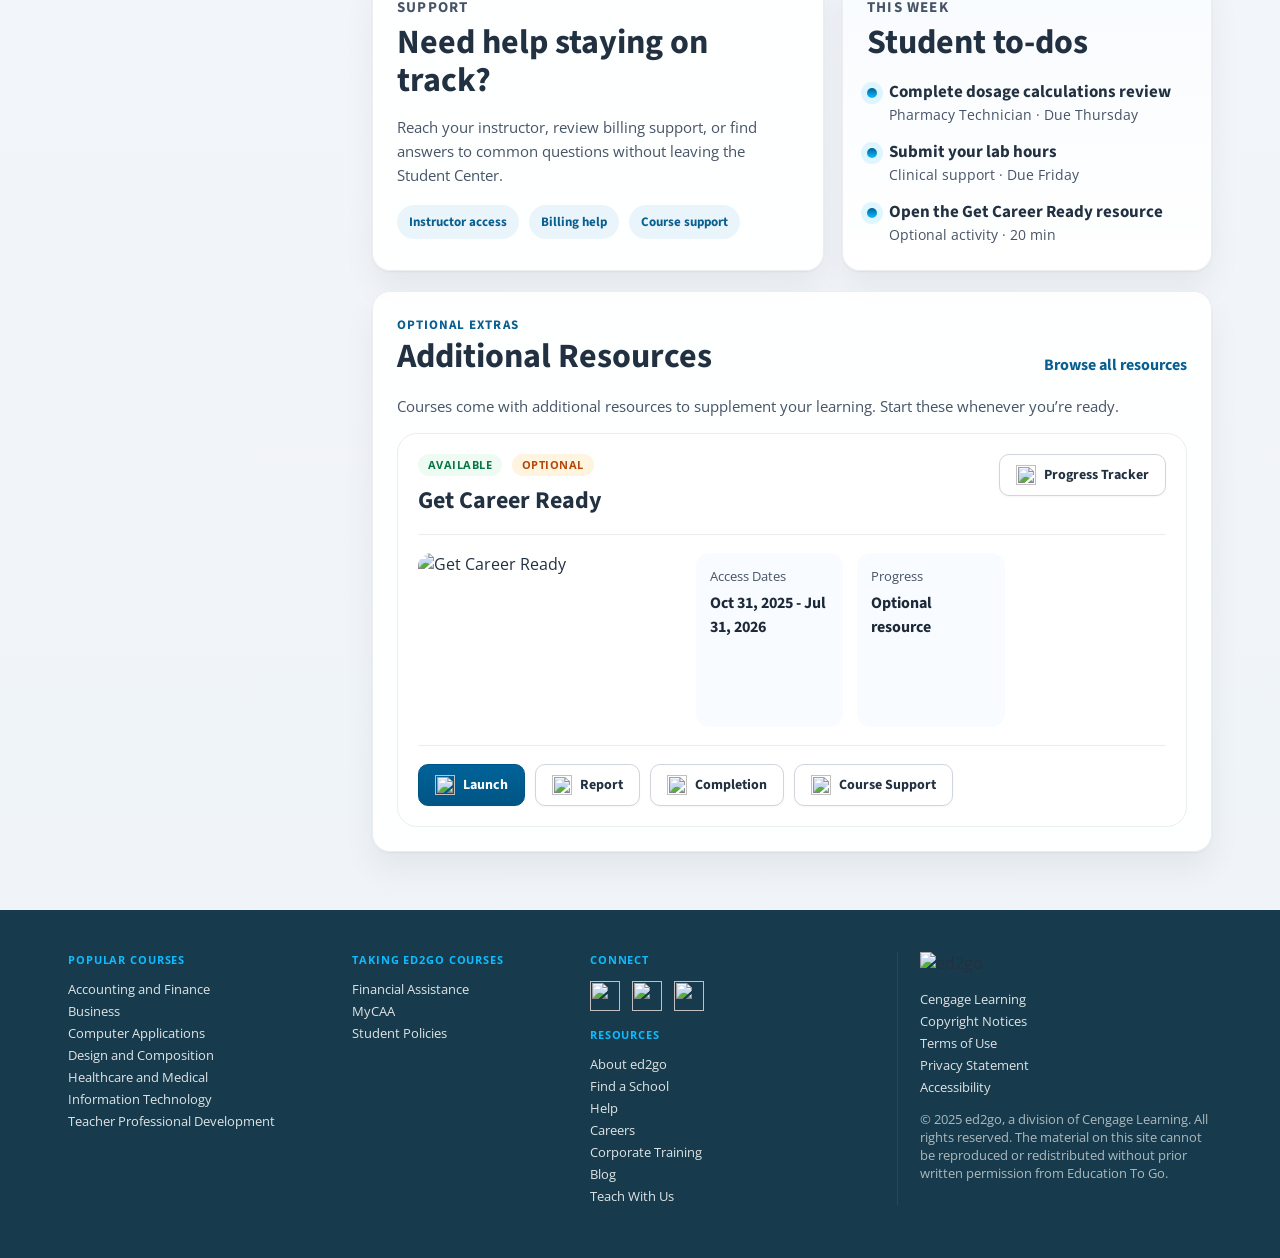
==== commit aed218f3: "Add student center example page" ====
--- a/index.html
+++ b/index.html
@@ -3,262 +3,309 @@
   <head>
     <meta charset="UTF-8" />
     <meta name="viewport" content="width=device-width, initial-scale=1.0" />
-    <title>AI Chatbot Course Player</title>
+    <title>Student Center</title>
     <link rel="preconnect" href="https://fonts.googleapis.com" />
     <link rel="preconnect" href="https://fonts.gstatic.com" crossorigin />
     <link
-      href="https://fonts.googleapis.com/css2?family=Open+Sans:wght@400;600&family=Source+Sans+3:wght@400;600;700&display=swap"
+      href="https://fonts.googleapis.com/css2?family=Open+Sans:wght@400;600;700&family=Source+Sans+3:wght@400;600;700&display=swap"
       rel="stylesheet"
     />
     <link rel="stylesheet" href="./styles.css" />
   </head>
   <body>
-    <div class="app-shell">
-      <header class="topbar">
-        <div class="topbar-actions">
-          <button class="icon-button" type="button" aria-label="Search">
-            <img src="https://www.figma.com/api/mcp/asset/f53117d7-e670-47a1-ad56-b12016efd22a" alt="" />
+    <div class="student-center">
+      <header class="portal-header">
+        <div class="portal-header__inner">
+          <div class="portal-header__brand">
+            <a class="portal-header__logo-link" href="#" aria-label="ed2go home">
+              <img
+                class="portal-header__logo"
+                src="https://www.figma.com/api/mcp/asset/b97892b4-b3dd-45b7-8d1e-e6ac0956cc5b"
+                alt="ed2go"
+              />
+            </a>
+            <nav class="portal-header__nav" aria-label="Primary">
+              <button class="nav-link" type="button">
+                <span>Explore Courses</span>
+                <img src="https://www.figma.com/api/mcp/asset/f12a9b90-a617-45b9-ba0f-1dcc7021d175" alt="" />
+              </button>
+              <button class="nav-link" type="button">
+                <span>Resources</span>
+                <img src="https://www.figma.com/api/mcp/asset/f12a9b90-a617-45b9-ba0f-1dcc7021d175" alt="" />
+              </button>
+              <button class="nav-link" type="button">
+                <span>Achievements</span>
+              </button>
+            </nav>
+          </div>
+
+          <div class="portal-header__actions">
+            <button class="nav-link" type="button">
+              <span>Account</span>
+              <img src="https://www.figma.com/api/mcp/asset/f12a9b90-a617-45b9-ba0f-1dcc7021d175" alt="" />
+            </button>
+            <button class="icon-button" type="button" aria-label="Search">
+              <img src="https://www.figma.com/api/mcp/asset/1b762ca5-ec3b-41a9-97a7-9e6a3355e3e3" alt="" />
+            </button>
+            <div class="contact-block">
+              <span>Contact Us</span>
+              <a href="tel:8664415454">866-441-5454</a>
+            </div>
+          </div>
+
+          <button class="mobile-menu-button" id="mobile-menu-button" type="button" aria-expanded="false">
+            Menu
           </button>
-          <span class="topbar-separator" aria-hidden="true"></span>
-          <button class="icon-button" type="button" aria-label="Help">
-            <img src="https://www.figma.com/api/mcp/asset/60fe8699-33fa-44a0-a224-0f36a150d151" alt="" />
+        </div>
+      </header>
+
+      <main class="page-shell">
+        <aside class="side-rail" id="side-rail">
+          <section class="rail-card rail-card--menu">
+            <h2>Your Courses</h2>
+            <nav aria-label="Course status">
+              <a class="status-link is-active" href="#">Current</a>
+              <a class="status-link" href="#">Upcoming</a>
+              <a class="status-link" href="#">Previous</a>
+            </nav>
+          </section>
+
+          <section class="rail-card">
+            <h2>Career Resources</h2>
+            <p>Access tools and guidance to help you prepare for your next role.</p>
+            <a class="rail-link" href="#">
+              <img src="https://www.figma.com/api/mcp/asset/96eba875-2257-49d7-9d21-e334592a2892" alt="" />
+              <span>Virtual Career Center</span>
+            </a>
+          </section>
+
+          <section class="rail-card">
+            <h2>Get Support</h2>
+            <p>Need help with your coursework or platform access? We’re here for you.</p>
+            <div class="support-line">
+              <span>Call Us:</span>
+              <a href="tel:8664415454">1-866-441-5454</a>
+            </div>
+          </section>
+
+          <section class="rail-card rail-card--accent">
+            <h2>Student Checklist</h2>
+            <ul class="mini-list">
+              <li>Review new announcements</li>
+              <li>Launch your current course</li>
+              <li>Log lab hours before Friday</li>
+            </ul>
+          </section>
+        </aside>
+
+        <section class="main-content">
+          <header class="hero-banner">
+            <div class="hero-copy">
+              <p class="eyebrow">Welcome back, Jane</p>
+              <h1>Student Center</h1>
+              <p class="hero-description">
+                Track active courses, pick up optional resources, and find the support you need in one place.
+              </p>
+            </div>
+
+            <div class="hero-stats" aria-label="Student summary">
+              <article class="stat-card">
+                <span class="stat-card__label">Active Courses</span>
+                <strong class="stat-card__value">2</strong>
+              </article>
+              <article class="stat-card">
+                <span class="stat-card__label">Upcoming Tasks</span>
+                <strong class="stat-card__value">5</strong>
+              </article>
+              <article class="stat-card">
+                <span class="stat-card__label">Support Rating</span>
+                <strong class="stat-card__value">24/7</strong>
+              </article>
+            </div>
+          </header>
+
+          <section class="announcement-strip" aria-label="Important updates">
+            <div>
+              <p class="announcement-strip__eyebrow">Important</p>
+              <p class="announcement-strip__text">Your Pharmacy Technician progress review opens April 8.</p>
+            </div>
+            <a href="#">View details</a>
+          </section>
+
+          <section class="section-block">
+            <div class="section-heading">
+              <div>
+                <p class="section-kicker">Current learning</p>
+                <h2>Current Courses</h2>
+              </div>
+              <a href="#">View all courses</a>
+            </div>
+            <div class="course-list" id="current-courses"></div>
+          </section>
+
+          <section class="feature-grid" aria-label="Quick access">
+            <article class="info-panel">
+              <p class="section-kicker">Support</p>
+              <h2>Need help staying on track?</h2>
+              <p>
+                Reach your instructor, review billing support, or find answers to common questions without leaving the
+                Student Center.
+              </p>
+              <div class="pill-row">
+                <span class="pill">Instructor access</span>
+                <span class="pill">Billing help</span>
+                <span class="pill">Course support</span>
+              </div>
+            </article>
+
+            <article class="info-panel info-panel--soft">
+              <p class="section-kicker">This week</p>
+              <h2>Student to-dos</h2>
+              <ul class="task-list" id="task-list"></ul>
+            </article>
+          </section>
+
+          <section class="section-block resources-section">
+            <div class="section-heading">
+              <div>
+                <p class="section-kicker">Optional extras</p>
+                <h2>Additional Resources</h2>
+              </div>
+              <a href="#">Browse all resources</a>
+            </div>
+            <p class="section-description">
+              Courses come with additional resources to supplement your learning. Start these whenever you’re ready.
+            </p>
+            <div class="course-list" id="resource-courses"></div>
+          </section>
+        </section>
+      </main>
+
+      <footer class="site-footer">
+        <div class="site-footer__inner">
+          <section class="footer-column">
+            <h2>Popular Courses</h2>
+            <ul>
+              <li><a href="#">Accounting and Finance</a></li>
+              <li><a href="#">Business</a></li>
+              <li><a href="#">Computer Applications</a></li>
+              <li><a href="#">Design and Composition</a></li>
+              <li><a href="#">Healthcare and Medical</a></li>
+              <li><a href="#">Information Technology</a></li>
+              <li><a href="#">Teacher Professional Development</a></li>
+            </ul>
+          </section>
+
+          <section class="footer-column">
+            <h2>Taking ed2go Courses</h2>
+            <ul>
+              <li><a href="#">Financial Assistance</a></li>
+              <li><a href="#">MyCAA</a></li>
+              <li><a href="#">Student Policies</a></li>
+            </ul>
+          </section>
+
+          <section class="footer-column footer-column--connect">
+            <div>
+              <h2>Connect</h2>
+              <div class="social-links">
+                <a href="#" aria-label="Facebook">
+                  <img src="https://www.figma.com/api/mcp/asset/2838a302-9760-4dc7-ab01-6eebc437d427" alt="" />
+                </a>
+                <a href="#" aria-label="Instagram">
+                  <img src="https://www.figma.com/api/mcp/asset/d04fd101-30b9-4b3f-921b-78ed8e1fdc0f" alt="" />
+                </a>
+                <a href="#" aria-label="LinkedIn">
+                  <img src="https://www.figma.com/api/mcp/asset/9d8af5a5-2934-46cc-a17f-f1523b15eb4b" alt="" />
+                </a>
+              </div>
+            </div>
+            <div>
+              <h2>Resources</h2>
+              <ul>
+                <li><a href="#">About ed2go</a></li>
+                <li><a href="#">Find a School</a></li>
+                <li><a href="#">Help</a></li>
+                <li><a href="#">Careers</a></li>
+                <li><a href="#">Corporate Training</a></li>
+                <li><a href="#">Blog</a></li>
+                <li><a href="#">Teach With Us</a></li>
+              </ul>
+            </div>
+          </section>
+
+          <section class="footer-column footer-column--legal">
+            <img
+              class="footer-logo"
+              src="https://www.figma.com/api/mcp/asset/f0a940d0-e747-4b8b-832d-214f158f6c1a"
+              alt="ed2go"
+            />
+            <ul>
+              <li><a href="#">Cengage Learning</a></li>
+              <li><a href="#">Copyright Notices</a></li>
+              <li><a href="#">Terms of Use</a></li>
+              <li><a href="#">Privacy Statement</a></li>
+              <li><a href="#">Accessibility</a></li>
+            </ul>
+            <p class="legal-copy">
+              © 2025 ed2go, a division of Cengage Learning. All rights reserved. The material on this site cannot be
+              reproduced or redistributed without prior written permission from Education To Go.
+            </p>
+          </section>
+        </div>
+      </footer>
+    </div>
+
+    <template id="course-card-template">
+      <article class="course-card">
+        <div class="course-card__top">
+          <div class="course-card__title-block">
+            <div class="course-card__status-row">
+              <span class="course-card__status"></span>
+              <span class="course-card__badge"></span>
+            </div>
+            <h3></h3>
+            <a class="course-card__partner" href="#"></a>
+          </div>
+          <button class="progress-button" type="button">
+            <img src="https://www.figma.com/api/mcp/asset/acf05cb4-449e-45a6-a49a-c9699c04c830" alt="" />
+            <span>Progress Tracker</span>
           </button>
-          <span class="topbar-separator" aria-hidden="true"></span>
-          <button class="text-icon-button" type="button" aria-label="Messages">
-            <img src="https://www.figma.com/api/mcp/asset/7b748038-68be-460b-9660-16bd4b38e335" alt="" />
-            <span>Messages</span>
-          </button>
-          <span class="topbar-separator" aria-hidden="true"></span>
-          <button class="text-icon-button" type="button" aria-label="User menu">
-            <img src="https://www.figma.com/api/mcp/asset/95fef4c1-97b6-4032-a8d3-4ddcbe28d978" alt="" />
-            <span>Jane Krishnaswarmy</span>
-            <img src="https://www.figma.com/api/mcp/asset/462fb9e3-50d1-4e18-bc2f-b0c30adf6512" alt="" />
-          </button>
-        </div>
-      </header>
-
-      <main class="page-content">
-        <aside class="course-nav" id="course-nav">
-          <nav class="course-nav-primary" aria-label="Primary">
-            <a class="nav-row" href="#">
-              <span class="nav-row-main">
-                <img src="https://www.figma.com/api/mcp/asset/06a48f3e-62b4-4e42-b3ec-f131a525fee7" alt="" />
-                <span>Home</span>
-              </span>
-            </a>
-            <a class="nav-row" href="#">
-              <span class="nav-row-main">
-                <img src="https://www.figma.com/api/mcp/asset/9d8fe95d-9a7c-45be-834a-630a3a4dfc11" alt="" />
-                <span>Scores</span>
-              </span>
-            </a>
-            <a class="nav-row" href="#">
-              <span class="nav-row-main">
-                <img src="https://www.figma.com/api/mcp/asset/e3825c0f-f712-4a6f-8e09-33aece3072c2" alt="" />
-                <span>Discussions</span>
-              </span>
-            </a>
-            <a class="nav-row nav-row-text-only" href="#">
-              <span class="nav-row-main">
-                <span>Getting Started</span>
-              </span>
-            </a>
-          </nav>
-
-          <section class="lesson-nav">
-            <button class="lesson-row lesson-row-active" type="button">
-              <span>Lesson 1: Orientation to Pharmacy</span>
-              <span class="progress progress-early" aria-hidden="true"></span>
-            </button>
-
-            <div class="lesson-subnav">
-              <a class="subnav-row is-current" href="#">Reading Material</a>
-              <a class="subnav-row" href="#">Lesson 1 Reading Assignment</a>
-              <a class="subnav-row" href="#">Program Overview</a>
-              <a class="subnav-row" href="#">Learning Objectives</a>
-              <a class="subnav-row" href="#">Getting Started</a>
-              <a class="subnav-row" href="#">Chapter 1: The History of Pharmacology</a>
-              <a class="subnav-row" href="#">
-                Chapter 2: Pharmacy Technician Organizations, Exams, and Competencies
-              </a>
-              <a class="subnav-row" href="#">Chapter 3: Pharmacy Reference Materials</a>
-              <a class="subnav-row" href="#">Chapter 4: Pharmacy Terminology</a>
-              <a class="subnav-row" href="#">Chapter 5: Body and Organ Systems Terminology</a>
-              <a class="subnav-row" href="#">Lesson 2: Pharmacy Law &amp; Ethics</a>
-              <a class="subnav-row" href="#">Lesson 3: Pharmaceutical Calculations</a>
-              <a class="subnav-row" href="#">Lesson 4: Pharmacology I: Basics</a>
-            </div>
-          </section>
-        </aside>
-
-        <button class="nav-toggle" id="nav-toggle" type="button" aria-expanded="true" aria-controls="course-nav">
-          <img src="https://www.figma.com/api/mcp/asset/5d75a825-ba45-4eb4-82f8-11c1365b694c" alt="" />
-        </button>
-
-        <section class="lesson-stage">
-          <div class="lesson-card">
-            <div class="lesson-card-inner">
-              <header class="lesson-header">
-                <div class="lesson-header-left">
-                  <button class="course-icon-button" type="button" aria-label="Back">
-                    <img src="https://www.figma.com/api/mcp/asset/8c7bab65-e28d-4c69-b034-fc6c3b507d4d" alt="" />
-                  </button>
-                  <button class="course-icon-button" type="button" aria-label="Bookmark">
-                    <img src="https://www.figma.com/api/mcp/asset/cf0b9a71-8fa1-41c3-89a5-cd1d4c807ba1" alt="" />
-                  </button>
-                </div>
-
-                <div class="lesson-title-block">
-                  <p class="course-name">1ph-1-Pharmacy Technician v.4 - FINAL (live 1ph-8)</p>
-                  <p class="course-subtitle">Lesson 1: Orientation to PharmacyReading Material</p>
-                  <h1>Program Overview</h1>
-                </div>
-
-                <div class="lesson-header-right">
-                  <button class="course-icon-button badge-button" type="button" aria-label="Questions">
-                    <img src="https://www.figma.com/api/mcp/asset/be74b422-df92-4839-96a7-b7532a81304e" alt="" />
-                    <span class="badge-dot" aria-hidden="true"></span>
-                  </button>
-                  <button class="course-icon-button" type="button" aria-label="Print">
-                    <img src="https://www.figma.com/api/mcp/asset/844e675a-0b95-466b-af00-d97ffcd765c4" alt="" />
-                  </button>
-                  <button class="course-icon-button" type="button" aria-label="Expand">
-                    <img src="https://www.figma.com/api/mcp/asset/d2398ee7-79e9-44f8-bdfc-54c19006e54e" alt="" />
-                  </button>
-                </div>
-              </header>
-
-              <article class="lesson-article">
-                <section class="content-block">
-                  <h2>Program Overview</h2>
-                  <p>
-                    Welcome to your first lesson of the Pharmacy Technician program! You probably have a lot of
-                    questions. How did the world of pharmacy start? What exactly is a pharmacy technician? What does a
-                    pharmacy technician do? You'll find the answers to these questions in this lesson.
-                  </p>
-                  <p>
-                    But first, let's go over what you'll learn in the program as a whole. After successfully
-                    completing this program, you'll be ready to take the Certified Pharmacy Technician certification
-                    exam and begin your career as a CPhT (Certified Pharmacy Technician).
-                  </p>
-                  <p>Here's an overview of the topics you'll be studying in this program:</p>
-                </section>
-
-                <section class="content-block content-block-list">
-                  <div class="seal-wrap">
-                    <img
-                      src="https://www.figma.com/api/mcp/asset/31923e3d-859f-4ec4-a9ab-1589626d578b"
-                      alt="CPhT certification seal"
-                    />
-                  </div>
-                  <ul>
-                    <li>Pharmacy laws and ethics</li>
-                    <li>Pharmaceutical calculations</li>
-                    <li>Prescriptions, labels, and errors</li>
-                    <li>Pharmacology - basics and specific populations</li>
-                    <li>Pharmacology - neurological body systems</li>
-                    <li>Pharmacology - muscles, heart, and lungs body systems</li>
-                    <li>Pharmacology - multi-body systems</li>
-                    <li>Communications and billing</li>
-                  </ul>
-                </section>
-
-                <section class="content-block">
-                  <p>
-                    You'll also have two hands-on lab components in this program: one for retail practice, and one for
-                    hospital practice.
-                  </p>
-                  <div class="wide-image">
-                    <img
-                      src="https://www.figma.com/api/mcp/asset/a405bfe9-6b08-4cfe-91cb-30aa548ad541"
-                      alt="Students participating in lab discussion"
-                    />
-                  </div>
-                  <p>
-                    All right, ready to get started? On the next page we'll begin by looking at the learning
-                    objectives for our first lesson.
-                  </p>
-                </section>
-              </article>
-
-              <section class="activity-complete" aria-label="Activity complete">
-                <div class="activity-icon">
-                  <img src="https://www.figma.com/api/mcp/asset/1d23e7b1-b25c-4b89-b003-373a554908f3" alt="" />
-                </div>
-                <div class="activity-copy">
-                  <p>Activity Complete</p>
-                  <button class="inline-link" type="button">Undo</button>
-                </div>
-              </section>
-
-              <section class="next-up" aria-label="Next lesson">
-                <div class="next-up-label">Next Up</div>
-                <div class="next-up-body">
-                  <a href="#">Learning Objectives</a>
-                  <span>activity</span>
-                </div>
-              </section>
-
-              <footer class="page-footer">
-                <p>Student Support</p>
-                <p>&copy; 2025 Cengage Learning, Inc. All Rights Reserved</p>
-              </footer>
-            </div>
-          </div>
-        </section>
-
-        <aside class="assistant-panel" id="assistant-panel">
-          <header class="assistant-header">
-            <div class="assistant-title">
-              <img src="https://www.figma.com/api/mcp/asset/adc5e901-b924-4689-8cf5-7c4d9e98bd71" alt="" />
-              <span>Learning Assistant</span>
-            </div>
-            <button class="assistant-close" id="assistant-close" type="button" aria-label="Close assistant">
-              <img src="https://www.figma.com/api/mcp/asset/d0ee7c5b-ddcf-4b8c-9d03-f71b7018f8c1" alt="" />
-            </button>
-          </header>
-
-          <div class="assistant-body">
-            <section class="assistant-response">
-              <p>
-                Hi! I'm your Learning Assistant. I'm here to help you with lessons, support your study, and answer
-                program questions.
-              </p>
-              <p>How can I help you today?</p>
-            </section>
-
-            <section class="assistant-prompts">
-              <p class="assistant-prompts-label">Try one of these:</p>
-              <div class="prompt-list">
-                <button class="prompt-chip" type="button" data-prompt="How do I get my textbooks?">
-                  <span>How do I get my textbooks?</span>
-                </button>
-                <button class="prompt-chip" type="button" data-prompt="Could you explain a concept for me?">
-                  <span>Could you explain a concept for me?</span>
-                </button>
-                <button
-                  class="prompt-chip"
-                  type="button"
-                  data-prompt="Can you help me with an issue related to my assignment?"
-                >
-                  <span>Can you help me with an issue related to my assignment?</span>
-                </button>
-              </div>
-            </section>
-          </div>
-
-          <form class="assistant-input-wrap">
-            <label class="sr-only" for="assistant-input">Ask the learning assistant a question</label>
-            <div class="assistant-input">
-              <textarea id="assistant-input" rows="2" placeholder="Ask me anything..."></textarea>
-              <button class="send-button" type="submit" aria-label="Send message" disabled>
-                <img src="https://www.figma.com/api/mcp/asset/84e2ee84-8119-40fe-a6f2-36ccf571acdf" alt="" />
-              </button>
-            </div>
-          </form>
-        </aside>
-      </main>
-    </div>
+        </div>
+
+        <div class="course-card__content">
+          <div class="course-card__image-wrap">
+            <img class="course-card__image" alt="" />
+          </div>
+          <div class="course-card__meta">
+            <div class="course-card__meta-item">
+              <span>Access Dates</span>
+              <strong class="course-card__dates"></strong>
+            </div>
+            <div class="course-card__meta-item course-card__instructor-wrap">
+              <span>Instructor</span>
+              <strong class="course-card__instructor"></strong>
+            </div>
+            <div class="course-card__meta-item course-card__progress-wrap">
+              <span>Progress</span>
+              <strong class="course-card__progress"></strong>
+            </div>
+          </div>
+        </div>
+
+        <div class="course-card__actions"></div>
+      </article>
+    </template>
+
+    <template id="task-item-template">
+      <li class="task-item">
+        <span class="task-item__marker" aria-hidden="true"></span>
+        <div>
+          <strong class="task-item__title"></strong>
+          <span class="task-item__meta"></span>
+        </div>
+      </li>
+    </template>
 
     <script src="./script.js"></script>
   </body>
--- a/styles.css
+++ b/styles.css
@@ -1,25 +1,32 @@
 :root {
-  --bg-body: #f6f7f9;
-  --bg-panel: #ffffff;
-  --bg-sidebar: #fcfcfd;
-  --bg-subnav: #e7eff5;
-  --bg-topbar: #000000;
-  --bg-primary: #006399;
-  --bg-primary-strong: #04548e;
-  --bg-success: #12b76a;
-  --text-main: #344054;
+  --bg-page: #f5f7fb;
+  --bg-surface: #ffffff;
+  --bg-surface-muted: #f8fbff;
+  --bg-footer: #173b4c;
+  --bg-accent-soft: #dfe7ee;
+  --bg-accent-strong: #0a5f91;
+  --bg-accent-deep: #04456b;
+  --bg-highlight: #eaf5fb;
+  --border-subtle: #eaecf0;
+  --border-strong: #d0d5dd;
+  --text-primary: #223141;
+  --text-body: #475467;
   --text-muted: #667085;
-  --text-link: #3282ad;
-  --text-subtle: #4e5ba6;
-  --text-panel: #454545;
-  --border-light: #eaecf0;
-  --border-mid: #d0d5dd;
-  --shadow-card: 0 20px 24px rgba(16, 24, 40, 0.08), 0 8px 8px rgba(16, 24, 40, 0.03);
-  --shadow-soft: 0 1px 2px rgba(16, 24, 40, 0.05);
-  --shadow-header: 2px 4px 16px rgba(0, 0, 0, 0.25);
-  --assistant-gradient: linear-gradient(128deg, #04548e 6.15%, #ba1a52 70.13%);
-  --font-body: "Source Sans 3", "Source Sans Pro", sans-serif;
-  --font-heading: "Open Sans", sans-serif;
+  --text-link: #0a5f91;
+  --text-footer: rgba(255, 255, 255, 0.86);
+  --text-footer-dim: rgba(255, 255, 255, 0.64);
+  --accent: #006399;
+  --accent-dark: #005584;
+  --accent-bright: #0fbbff;
+  --success-soft: #eefbf3;
+  --success-text: #067647;
+  --warning-soft: #fff4df;
+  --warning-text: #b54708;
+  --shadow-card: 0 1px 2px rgba(16, 24, 40, 0.05), 0 16px 32px rgba(16, 24, 40, 0.06);
+  --radius-card: 18px;
+  --radius-soft: 10px;
+  --font-heading: "Source Sans 3", sans-serif;
+  --font-body: "Open Sans", sans-serif;
 }
 
 * {
@@ -33,13 +40,14 @@
 }
 
 body {
-  background: var(--bg-body);
-  color: var(--text-main);
+  background:
+    radial-gradient(circle at top right, rgba(15, 187, 255, 0.12), transparent 30%),
+    linear-gradient(180deg, #f9fbfd 0%, #f4f7fb 35%, #eef3f7 100%);
+  color: var(--text-primary);
   font-family: var(--font-body);
 }
 
 button,
-textarea,
 a {
   color: inherit;
   font: inherit;
@@ -61,727 +69,782 @@
   max-width: 100%;
 }
 
-.sr-only {
-  clip: rect(0, 0, 0, 0);
-  border: 0;
-  height: 1px;
-  margin: -1px;
-  overflow: hidden;
-  padding: 0;
-  position: absolute;
-  width: 1px;
-}
-
-.app-shell {
+.student-center {
   min-height: 100vh;
 }
 
-.topbar {
+.portal-header {
+  backdrop-filter: blur(18px);
+  background: rgba(255, 255, 255, 0.92);
+  border-bottom: 1px solid rgba(208, 213, 221, 0.7);
+  position: sticky;
+  top: 0;
+  z-index: 20;
+}
+
+.portal-header__inner {
   align-items: center;
-  background: var(--bg-topbar);
-  display: flex;
-  height: 48px;
-  justify-content: flex-end;
-  padding: 6px 24px;
-}
-
-.topbar-actions {
+  display: flex;
+  justify-content: space-between;
+  margin: 0 auto;
+  max-width: 1440px;
+  min-height: 76px;
+  padding: 0 72px;
+  position: relative;
+  width: 100%;
+}
+
+.portal-header__brand,
+.portal-header__actions,
+.portal-header__nav {
   align-items: center;
   display: flex;
-  gap: 20px;
-}
-
-.icon-button,
-.text-icon-button {
+}
+
+.portal-header__brand {
+  gap: 22px;
+}
+
+.portal-header__nav,
+.portal-header__actions {
+  gap: 10px;
+}
+
+.portal-header__logo {
+  height: 41px;
+  width: 132px;
+}
+
+.nav-link {
   align-items: center;
-  color: #f2f4f7;
+  border-radius: 999px;
+  color: var(--text-muted);
   display: inline-flex;
   gap: 8px;
-}
-
-.icon-button img,
-.text-icon-button img {
+  padding: 8px 12px;
+  transition: background-color 160ms ease, color 160ms ease;
+}
+
+.nav-link:hover,
+.icon-button:hover {
+  background: rgba(10, 95, 145, 0.08);
+  color: var(--text-link);
+}
+
+.nav-link span {
+  font-family: var(--font-heading);
+  font-size: 16px;
+  line-height: 24px;
+}
+
+.nav-link img,
+.icon-button img {
   height: 20px;
   width: 20px;
 }
 
-.text-icon-button {
+.icon-button {
+  border-radius: 999px;
+  padding: 10px;
+  transition: background-color 160ms ease;
+}
+
+.contact-block {
+  border-left: 1px solid #dee2e6;
+  color: rgba(0, 0, 0, 0.66);
+  display: flex;
+  flex-direction: column;
   font-size: 14px;
+  gap: 2px;
+  line-height: 20px;
+  margin-left: 2px;
+  padding-left: 18px;
+}
+
+.contact-block a {
+  color: var(--text-link);
+  font-weight: 700;
+}
+
+.mobile-menu-button {
+  display: none;
+}
+
+.page-shell {
+  display: grid;
+  gap: 24px;
+  grid-template-columns: 280px minmax(0, 1fr);
+  margin: 0 auto;
+  max-width: 1440px;
+  padding: 28px 68px 48px;
+}
+
+.side-rail {
+  display: flex;
+  flex-direction: column;
+  gap: 14px;
+}
+
+.rail-card {
+  background: rgba(255, 255, 255, 0.92);
+  border: 1px solid rgba(234, 236, 240, 0.9);
+  border-radius: var(--radius-card);
+  box-shadow: var(--shadow-card);
+  padding: 18px;
+}
+
+.rail-card--accent {
+  background: linear-gradient(180deg, rgba(234, 245, 251, 0.95), rgba(255, 255, 255, 0.95));
+}
+
+.rail-card h2 {
+  font-family: var(--font-heading);
+  font-size: 18px;
+  line-height: 24px;
+  margin: 0 0 10px;
+}
+
+.rail-card p,
+.support-line,
+.status-link,
+.rail-link,
+.mini-list li {
+  font-size: 14px;
+  line-height: 20px;
+}
+
+.status-link {
+  border-radius: 10px;
+  color: var(--text-muted);
+  display: block;
+  margin-top: 4px;
+  padding: 10px 12px;
+}
+
+.status-link.is-active {
+  background: var(--bg-accent-soft);
+  color: var(--accent);
+  font-weight: 700;
+}
+
+.rail-link {
+  align-items: center;
+  color: var(--accent);
+  display: inline-flex;
+  gap: 6px;
+  margin-top: 10px;
+}
+
+.rail-link img {
+  height: 16px;
+  width: 16px;
+}
+
+.support-line {
+  display: flex;
+  flex-wrap: wrap;
+  gap: 4px;
+  margin-top: 10px;
+}
+
+.support-line a {
+  color: var(--accent);
+  font-weight: 700;
+}
+
+.mini-list {
+  color: var(--text-body);
+  display: grid;
+  gap: 10px;
+  margin: 0;
+  padding-left: 18px;
+}
+
+.main-content {
+  display: flex;
+  flex-direction: column;
+  gap: 20px;
+}
+
+.hero-banner {
+  background:
+    linear-gradient(120deg, rgba(10, 95, 145, 0.94), rgba(14, 93, 133, 0.94)),
+    linear-gradient(180deg, rgba(255, 255, 255, 0.15), rgba(255, 255, 255, 0));
+  border-radius: 28px;
+  color: #ffffff;
+  display: grid;
+  gap: 22px;
+  grid-template-columns: minmax(0, 1fr) 320px;
+  overflow: hidden;
+  padding: 34px 34px 30px;
+  position: relative;
+}
+
+.hero-banner::after {
+  background: radial-gradient(circle, rgba(15, 187, 255, 0.3), transparent 58%);
+  content: "";
+  height: 260px;
+  position: absolute;
+  right: -48px;
+  top: -48px;
+  width: 260px;
+}
+
+.hero-copy,
+.hero-stats {
+  position: relative;
+  z-index: 1;
+}
+
+.eyebrow {
+  font-family: var(--font-heading);
+  font-size: 24px;
   font-weight: 600;
+  letter-spacing: -0.02em;
+  line-height: 30px;
+  margin: 0 0 8px;
+}
+
+.hero-copy h1 {
+  font-family: var(--font-heading);
+  font-size: 48px;
+  font-weight: 700;
+  letter-spacing: -0.03em;
+  line-height: 50px;
+  margin: 0;
+}
+
+.hero-description {
+  font-size: 17px;
+  line-height: 28px;
+  margin: 14px 0 0;
+  max-width: 640px;
+}
+
+.hero-stats {
+  display: grid;
+  gap: 12px;
+}
+
+.stat-card {
+  background: rgba(255, 255, 255, 0.14);
+  border: 1px solid rgba(255, 255, 255, 0.18);
+  border-radius: 18px;
+  display: flex;
+  flex-direction: column;
+  gap: 4px;
+  min-height: 92px;
+  justify-content: center;
+  padding: 16px 18px;
+}
+
+.stat-card__label {
+  font-size: 13px;
+  letter-spacing: 0.04em;
+  text-transform: uppercase;
+}
+
+.stat-card__value {
+  font-family: var(--font-heading);
+  font-size: 30px;
+  line-height: 34px;
+}
+
+.announcement-strip,
+.section-block,
+.info-panel {
+  background: rgba(255, 255, 255, 0.92);
+  border: 1px solid rgba(234, 236, 240, 0.9);
+  border-radius: var(--radius-card);
+  box-shadow: var(--shadow-card);
+}
+
+.announcement-strip {
+  align-items: center;
+  display: flex;
+  gap: 16px;
+  justify-content: space-between;
+  padding: 18px 22px;
+}
+
+.announcement-strip__eyebrow,
+.section-kicker {
+  color: var(--text-link);
+  font-family: var(--font-heading);
+  font-size: 13px;
+  font-weight: 700;
+  letter-spacing: 0.08em;
+  line-height: 18px;
+  margin: 0 0 4px;
+  text-transform: uppercase;
+}
+
+.announcement-strip__text {
+  margin: 0;
+}
+
+.announcement-strip a,
+.section-heading a {
+  color: var(--text-link);
+  font-family: var(--font-heading);
+  font-weight: 700;
+}
+
+.section-block {
+  padding: 24px;
+}
+
+.section-heading {
+  align-items: end;
+  display: flex;
+  gap: 16px;
+  justify-content: space-between;
+  margin-bottom: 18px;
+}
+
+.section-heading h2,
+.info-panel h2 {
+  font-family: var(--font-heading);
+  font-size: 34px;
+  font-weight: 700;
+  line-height: 38px;
+  margin: 0;
+}
+
+.section-description,
+.info-panel p {
+  color: var(--text-body);
+  font-size: 15px;
+  line-height: 24px;
+}
+
+.course-list {
+  display: flex;
+  flex-direction: column;
+  gap: 16px;
+}
+
+.course-card {
+  background: var(--bg-surface);
+  border: 1px solid var(--border-subtle);
+  border-radius: 20px;
+  padding: 20px;
+}
+
+.course-card__top {
+  align-items: flex-start;
+  display: flex;
+  gap: 24px;
+  justify-content: space-between;
+}
+
+.course-card__status-row {
+  display: flex;
+  gap: 10px;
+  margin-bottom: 10px;
+}
+
+.course-card__status,
+.course-card__badge {
+  border-radius: 999px;
+  font-size: 11px;
+  font-weight: 700;
+  letter-spacing: 0.04em;
+  line-height: 18px;
+  min-height: 22px;
+  padding: 2px 10px;
+  text-transform: uppercase;
+}
+
+.course-card__status {
+  background: var(--success-soft);
+  color: var(--success-text);
+}
+
+.course-card__badge {
+  background: var(--warning-soft);
+  color: var(--warning-text);
+}
+
+.course-card__badge:empty {
+  display: none;
+}
+
+.course-card__title-block h3 {
+  font-family: var(--font-heading);
+  font-size: 24px;
+  font-weight: 700;
+  line-height: 30px;
+  margin: 0;
+}
+
+.course-card__partner {
+  color: var(--text-link);
+  display: inline-block;
+  font-family: var(--font-heading);
+  font-size: 16px;
+  line-height: 24px;
+  margin-top: 4px;
+}
+
+.progress-button,
+.action-button {
+  align-items: center;
+  border: 1px solid var(--border-strong);
+  border-radius: var(--radius-soft);
+  box-shadow: 0 1px 2px rgba(16, 24, 40, 0.04);
+  display: inline-flex;
+  gap: 8px;
+  min-height: 42px;
+  padding: 10px 16px;
+}
+
+.progress-button {
+  background: var(--bg-surface);
+  white-space: nowrap;
+}
+
+.progress-button span,
+.action-button span {
+  font-family: var(--font-heading);
+  font-size: 14px;
+  font-weight: 700;
   line-height: 20px;
 }
 
-.topbar-separator {
-  background: #475467;
-  height: 100%;
-  opacity: 0.6;
-  width: 1px;
-}
-
-.page-content {
-  display: grid;
-  grid-template-columns: 307px minmax(0, 1fr) 360px;
-  min-height: calc(100vh - 48px);
-  position: relative;
-}
-
-.course-nav {
-  background: var(--bg-sidebar);
-  border-right: 1px solid var(--border-light);
-  display: flex;
-  flex-direction: column;
-  height: calc(100vh - 48px);
-  overflow: hidden;
-  transition: width 180ms ease, transform 180ms ease;
-}
-
-.nav-row,
-.lesson-row {
-  align-items: center;
-  border-bottom: 1px solid var(--border-light);
-  display: flex;
-  min-height: 49px;
-  padding: 8px 12px 8px 24px;
-}
-
-.nav-row-main {
-  align-items: center;
-  color: var(--text-link);
-  display: flex;
-  flex: 1;
-  font-size: 18px;
-  gap: 8px;
-  line-height: 22px;
-}
-
-.nav-row-main img {
+.progress-button img,
+.action-button img {
   height: 20px;
   width: 20px;
 }
 
-.nav-row-text-only .nav-row-main {
-  padding-left: 28px;
-}
-
-.lesson-nav {
-  display: flex;
-  flex: 1;
-  flex-direction: column;
-  min-height: 0;
-}
-
-.lesson-row {
-  background: #ffffff;
-  color: var(--text-link);
-  font-size: 18px;
-  font-weight: 600;
-  justify-content: space-between;
-  line-height: 22px;
-  min-height: 76px;
-  text-align: left;
-}
-
-.progress {
-  border-radius: 999px;
-  display: inline-block;
-  flex: 0 0 auto;
-  height: 19px;
-  width: 19px;
-}
-
-.progress-early {
-  background:
-    radial-gradient(circle at center, #ffffff 58%, transparent 58%),
-    conic-gradient(#3282ad 0 90deg, #d7dbe0 90deg 360deg);
-}
-
-.lesson-subnav {
-  background: var(--bg-subnav);
-  box-shadow: inset 0 0 10px rgba(0, 0, 0, 0.25);
-  overflow: auto;
-  padding-bottom: 24px;
-}
-
-.subnav-row {
-  color: var(--text-link);
+.course-card__content {
+  border-top: 1px solid var(--border-subtle);
+  display: grid;
+  gap: 18px;
+  grid-template-columns: 260px minmax(0, 1fr);
+  margin-top: 18px;
+  padding-top: 18px;
+}
+
+.course-card__image-wrap {
+  border-radius: 14px;
+  height: 174px;
+  overflow: hidden;
+}
+
+.course-card__image {
+  height: 100%;
+  object-fit: cover;
+  width: 100%;
+}
+
+.course-card__meta {
+  display: grid;
+  gap: 14px;
+  grid-template-columns: repeat(3, minmax(0, 1fr));
+}
+
+.course-card__meta-item {
+  background: var(--bg-surface-muted);
+  border-radius: 14px;
+  padding: 14px;
+}
+
+.course-card__meta-item span {
+  color: var(--text-body);
   display: block;
-  font-size: 18px;
-  line-height: 22px;
-  padding: 9px 12px 9px 24px;
-}
-
-.subnav-row.is-current {
-  border-right: 4px solid var(--bg-primary);
-  padding-left: 32px;
-}
-
-.nav-toggle {
-  align-items: center;
-  align-self: center;
-  background: #ffffff;
-  border: 1px solid var(--border-mid);
-  border-radius: 8px;
-  box-shadow: var(--shadow-soft);
-  display: inline-flex;
-  height: 40px;
-  justify-content: center;
-  left: 287px;
-  padding: 10px;
-  position: absolute;
-  top: 320px;
-  transition: left 180ms ease;
-  width: 30px;
-  z-index: 5;
-}
-
-.nav-toggle img {
-  height: 20px;
-  width: 20px;
-}
-
-.lesson-stage {
-  overflow: auto;
-  padding: 4px 10px 8px 18px;
-}
-
-.lesson-card-inner {
-  background: var(--bg-panel);
-  border: 1px solid var(--border-light);
-  border-radius: 8px;
-  box-shadow: var(--shadow-card);
-  margin: 0 auto;
-  max-width: 871px;
-  min-height: calc(100vh - 56px);
-}
-
-.lesson-header {
-  align-items: flex-start;
-  display: grid;
-  gap: 10px;
-  grid-template-columns: auto 1fr auto;
-  padding: 20px 20px 0;
-}
-
-.lesson-header-left,
-.lesson-header-right {
-  align-items: center;
-  display: flex;
-}
-
-.course-icon-button {
-  align-items: center;
-  border-radius: 8px;
-  box-shadow: var(--shadow-soft);
-  display: inline-flex;
-  justify-content: center;
-  padding: 12px;
-  position: relative;
-}
-
-.course-icon-button img {
-  height: 32px;
-  width: 32px;
-}
-
-.lesson-title-block {
-  overflow: hidden;
-  padding: 10px;
-  text-align: center;
-}
-
-.course-name,
-.course-subtitle {
-  color: var(--text-muted);
-  font-size: 18px;
-  line-height: 26px;
-  margin: 0;
-}
-
-.lesson-title-block h1 {
-  color: var(--text-main);
-  font-family: var(--font-heading);
-  font-size: 30px;
-  font-weight: 400;
-  line-height: 38px;
-  margin: 2px 0 0;
-}
-
-.badge-dot {
-  background: #98c8fa;
-  border: 2px solid #ffffff;
-  border-radius: 50%;
-  height: 9px;
-  position: absolute;
-  right: 14px;
-  top: 11px;
-  width: 9px;
-}
-
-.lesson-article {
-  padding: 4px 32px 0;
-}
-
-.content-block {
-  padding: 4px 0 8px;
-}
-
-.content-block h2 {
-  color: var(--text-main);
-  font-size: 18px;
-  font-weight: 600;
-  line-height: 28px;
-  margin: 0 0 4px;
-}
-
-.content-block p,
-.content-block li {
-  color: var(--text-main);
-  font-size: 18px;
-  line-height: 26px;
-}
-
-.content-block p {
-  margin: 0 0 18px;
-}
-
-.content-block p:last-child {
-  margin-bottom: 0;
-}
-
-.content-block-list {
-  align-items: start;
-  display: grid;
-  gap: 24px;
-  grid-template-columns: 141px 1fr;
-}
-
-.seal-wrap {
-  align-items: center;
-  display: flex;
-  justify-content: center;
-  padding: 8px 24px 24px 32px;
-}
-
-.seal-wrap img {
-  height: 119px;
-  object-fit: cover;
-  width: 117px;
-}
-
-.content-block-list ul {
-  margin: 0;
-  padding-left: 22px;
-}
-
-.content-block-list li + li {
-  margin-top: 12px;
-}
-
-.wide-image {
-  display: flex;
-  justify-content: center;
-  padding: 8px 32px 24px;
-}
-
-.wide-image img {
-  height: auto;
-  max-width: 564px;
-  width: 100%;
-}
-
-.activity-complete {
-  align-items: center;
-  display: flex;
-  gap: 16px;
-  justify-content: center;
-  padding: 8px 0;
-}
-
-.activity-icon {
-  align-items: center;
-  background: var(--bg-success);
-  border-radius: 999px;
-  display: flex;
-  height: 54px;
-  justify-content: center;
-  width: 54px;
-}
-
-.activity-icon img {
-  height: 36px;
-  width: 36px;
-}
-
-.activity-copy p {
-  font-size: 18px;
-  line-height: 26px;
-  margin: 0;
-}
-
-.inline-link {
-  color: var(--text-subtle);
-  font-size: 16px;
-  line-height: 24px;
-}
-
-.next-up {
-  align-items: stretch;
-  border: 1px solid var(--border-light);
-  border-radius: 8px;
-  display: inline-flex;
-  margin: 0 auto;
-  overflow: hidden;
-}
-
-.next-up-label {
-  align-items: center;
-  background: var(--bg-primary);
-  color: #ffffff;
-  display: flex;
-  font-size: 18px;
-  line-height: 26px;
-  padding: 0 16px;
-}
-
-.next-up-body {
-  background: #ffffff;
-  padding: 8px 16px;
-  width: 190px;
-}
-
-.next-up-body a {
-  color: var(--text-subtle);
-  display: block;
-  font-size: 18px;
-  line-height: 26px;
-  text-decoration: underline;
-}
-
-.next-up-body span {
+  font-size: 13px;
+  line-height: 18px;
+  margin-bottom: 6px;
+}
+
+.course-card__meta-item strong {
   color: #1d2939;
   display: block;
+  font-family: var(--font-heading);
   font-size: 16px;
+  font-weight: 700;
   line-height: 24px;
 }
 
-.page-footer {
-  padding: 37px 0 8px;
-  text-align: center;
-}
-
-.page-footer p {
+.course-card__instructor-wrap.is-hidden,
+.course-card__progress-wrap.is-hidden {
+  display: none;
+}
+
+.course-card__actions {
+  border-top: 1px solid var(--border-subtle);
+  display: flex;
+  flex-wrap: wrap;
+  gap: 10px;
+  margin-top: 18px;
+  padding-top: 18px;
+}
+
+.action-button {
+  background: #ffffff;
+}
+
+.action-button--primary {
+  background: linear-gradient(180deg, var(--accent) 0%, var(--accent-dark) 100%);
+  border-color: var(--accent-dark);
+}
+
+.action-button--primary span {
+  color: #ffffff;
+}
+
+.feature-grid {
+  display: grid;
+  gap: 18px;
+  grid-template-columns: 1.1fr 0.9fr;
+}
+
+.info-panel {
+  padding: 24px;
+}
+
+.info-panel--soft {
+  background: linear-gradient(180deg, #f8fbff, #ffffff);
+}
+
+.pill-row {
+  display: flex;
+  flex-wrap: wrap;
+  gap: 10px;
+  margin-top: 18px;
+}
+
+.pill {
+  background: var(--bg-highlight);
+  border-radius: 999px;
+  color: var(--text-link);
+  font-family: var(--font-heading);
+  font-size: 13px;
+  font-weight: 700;
+  line-height: 18px;
+  padding: 8px 12px;
+}
+
+.task-list {
+  display: grid;
+  gap: 14px;
+  list-style: none;
+  margin: 18px 0 0;
+  padding: 0;
+}
+
+.task-item {
+  align-items: flex-start;
+  display: flex;
+  gap: 12px;
+}
+
+.task-item__marker {
+  background: linear-gradient(180deg, var(--accent) 0%, #0fbbff 100%);
+  border-radius: 999px;
+  box-shadow: 0 0 0 6px rgba(15, 187, 255, 0.12);
+  flex: 0 0 auto;
+  height: 10px;
+  margin-top: 8px;
+  width: 10px;
+}
+
+.task-item__title,
+.task-item__meta {
+  display: block;
+}
+
+.task-item__title {
+  font-family: var(--font-heading);
+  font-size: 17px;
+  line-height: 24px;
+}
+
+.task-item__meta {
+  color: var(--text-body);
+  font-size: 14px;
+  line-height: 22px;
+}
+
+.resources-section {
+  margin-bottom: 10px;
+}
+
+.site-footer {
+  background: var(--bg-footer);
+}
+
+.site-footer__inner {
+  display: grid;
+  gap: 28px;
+  grid-template-columns: 1.1fr 0.9fr 1.2fr 1.35fr;
+  margin: 0 auto;
+  max-width: 1440px;
+  padding: 42px 68px 52px;
+}
+
+.footer-column {
+  min-width: 0;
+}
+
+.footer-column h2 {
+  color: var(--accent-bright);
+  font-size: 11px;
+  font-weight: 700;
+  letter-spacing: 0.08em;
+  line-height: 15px;
+  margin: 0 0 14px;
+  text-transform: uppercase;
+}
+
+.footer-column ul {
+  display: grid;
+  gap: 4px;
+  list-style: none;
   margin: 0;
-}
-
-.page-footer p:first-child {
-  color: var(--text-subtle);
-  font-size: 18px;
-  line-height: 26px;
-}
-
-.page-footer p:last-child {
-  color: var(--text-main);
-  font-size: 16px;
-  line-height: 24px;
-}
-
-.assistant-panel {
-  background: #ffffff;
-  display: grid;
-  grid-template-rows: auto 1fr auto;
-  height: calc(100vh - 48px);
-  position: sticky;
-  right: 0;
-  top: 48px;
-  width: 360px;
-}
-
-.assistant-header {
-  align-items: center;
-  background: var(--assistant-gradient);
-  box-shadow: var(--shadow-header);
-  display: flex;
-  justify-content: space-between;
-  padding: 16px;
-}
-
-.assistant-title {
-  align-items: center;
-  color: #ffffff;
-  display: flex;
-  flex: 1;
-  font-size: 20px;
-  font-weight: 600;
-  gap: 8px;
-  justify-content: center;
-  line-height: 30px;
-}
-
-.assistant-title img,
-.assistant-close img {
-  height: 20px;
-  width: 20px;
-}
-
-.assistant-body {
-  display: flex;
-  flex-direction: column;
+  padding: 0;
+}
+
+.footer-column li,
+.footer-column a,
+.legal-copy {
+  color: var(--text-footer);
+  font-size: 12.5px;
+  font-weight: 400;
+  line-height: 18px;
+}
+
+.social-links {
+  display: flex;
   gap: 12px;
-  overflow: auto;
-  padding: 12px 12px 0;
-}
-
-.assistant-response {
-  color: var(--text-panel);
-  font-size: 16px;
-  line-height: 24px;
-  padding: 0;
-}
-
-.assistant-response p {
-  margin: 0 0 12px;
-}
-
-.assistant-response p:last-child {
-  margin-bottom: 0;
-}
-
-.assistant-prompts {
-  display: flex;
-  flex-direction: column;
-  gap: 8px;
-}
-
-.assistant-prompts-label {
-  color: var(--text-panel);
-  font-size: 14px;
-  font-weight: 600;
-  line-height: 20px;
-  margin: 0;
-}
-
-.prompt-list {
-  display: flex;
-  flex-direction: column;
-  gap: 8px;
-}
-
-.prompt-chip {
-  background: #fcfcfd;
-  border: 1px solid var(--bg-primary);
-  border-radius: 12px;
-  color: var(--bg-primary);
-  display: block;
-  font-size: 14px;
-  font-weight: 600;
-  line-height: 20px;
-  padding: 12px 16px;
-  text-align: left;
-  transition: background-color 160ms ease, color 160ms ease, transform 160ms ease;
-  width: 100%;
-}
-
-.prompt-chip:hover,
-.prompt-chip:focus-visible {
-  background: var(--bg-primary);
-  color: #ffffff;
-  outline: none;
-  transform: translateY(-1px);
-}
-
-.assistant-input-wrap {
-  align-items: end;
-  background: #ffffff;
-  display: flex;
-  padding: 16px;
-}
-
-.assistant-input {
-  align-items: flex-start;
-  background: #ffffff;
-  border: 1px solid var(--border-mid);
-  border-radius: 8px;
-  box-shadow: var(--shadow-soft);
-  display: flex;
-  gap: 8px;
-  min-height: 64px;
-  padding: 8px;
-  transition: border-color 160ms ease, box-shadow 160ms ease;
-  width: 100%;
-}
-
-.assistant-input:focus-within {
-  border-color: #86b9d6;
-  box-shadow: 0 0 0 4px rgba(50, 130, 173, 0.12);
-}
-
-.assistant-input textarea {
-  border: 0;
-  color: var(--text-main);
-  flex: 1;
-  font-size: 16px;
-  line-height: 24px;
-  max-height: 160px;
-  min-height: 46px;
-  outline: 0;
-  padding: 6px;
-  resize: none;
-}
-
-.assistant-input textarea::placeholder {
-  color: var(--text-muted);
-}
-
-.send-button {
-  align-items: center;
-  align-self: flex-end;
-  background: #98a2b3;
-  border: 1px solid #98a2b3;
-  border-radius: 8px;
-  box-shadow: var(--shadow-soft);
-  display: inline-flex;
-  justify-content: center;
-  padding: 4px;
-  transition: background-color 160ms ease, border-color 160ms ease, transform 160ms ease;
-}
-
-.send-button:not(:disabled) {
-  background: var(--bg-primary);
-  border-color: var(--bg-primary);
-}
-
-.send-button:not(:disabled):hover,
-.send-button:not(:disabled):focus-visible {
-  background: var(--bg-primary-strong);
-  border-color: var(--bg-primary-strong);
-  outline: none;
-  transform: translateY(-1px);
-}
-
-.send-button:disabled {
-  cursor: not-allowed;
-}
-
-.send-button img {
-  height: 20px;
-  width: 20px;
-}
-
-body.nav-collapsed .page-content {
-  grid-template-columns: 0 minmax(0, 1fr) 360px;
-}
-
-body.nav-collapsed .course-nav {
-  transform: translateX(-100%);
-  width: 0;
-}
-
-body.nav-collapsed .nav-toggle {
-  left: -10px;
-}
-
-body.assistant-hidden .page-content {
-  grid-template-columns: 307px minmax(0, 1fr) 0;
-}
-
-body.assistant-hidden .assistant-panel {
-  overflow: hidden;
-  width: 0;
-}
-
-body.assistant-hidden .assistant-panel > * {
-  opacity: 0;
-}
-
-@media (max-width: 1200px) {
-  .page-content {
-    grid-template-columns: 280px minmax(0, 1fr);
-  }
-
-  .assistant-panel {
-    inset: 48px 0 0 auto;
-    position: fixed;
-    z-index: 20;
-  }
-
-  body.assistant-hidden .page-content {
-    grid-template-columns: 280px minmax(0, 1fr);
-  }
-
-  body.assistant-hidden .assistant-panel {
-    transform: translateX(100%);
-    width: 360px;
-  }
-
-  body.assistant-hidden .assistant-panel > * {
-    opacity: 1;
-  }
-}
-
-@media (max-width: 900px) {
-  .topbar {
-    padding-left: 12px;
-    padding-right: 12px;
-  }
-
-  .topbar-actions {
-    gap: 12px;
-  }
-
-  .text-icon-button span {
+  margin-bottom: 16px;
+}
+
+.social-links a img {
+  height: 30px;
+  width: 30px;
+}
+
+.footer-logo {
+  height: 26px;
+  margin-bottom: 13px;
+  width: 89px;
+}
+
+.footer-column--legal {
+  border-left: 1px solid #234a5d;
+  padding-left: 22px;
+}
+
+.legal-copy {
+  color: var(--text-footer-dim);
+  margin: 14px 0 0;
+  max-width: 320px;
+}
+
+@media (max-width: 1180px) {
+  .portal-header__inner {
+    padding: 0 24px;
+  }
+
+  .page-shell {
+    grid-template-columns: 1fr;
+    padding: 20px 24px 32px;
+  }
+
+  .side-rail {
     display: none;
-  }
-
-  .page-content,
-  body.nav-collapsed .page-content {
+    grid-template-columns: repeat(2, minmax(0, 1fr));
+  }
+
+  body.nav-open .side-rail {
+    display: grid;
+  }
+
+  .portal-header__nav,
+  .portal-header__actions {
+    display: none;
+  }
+
+  .mobile-menu-button {
+    background: var(--accent);
+    border: 1px solid var(--accent-dark);
+    border-radius: 999px;
+    color: #ffffff;
+    display: inline-flex;
+    font-family: var(--font-heading);
+    font-size: 14px;
+    font-weight: 700;
+    line-height: 20px;
+    padding: 10px 14px;
+  }
+
+  body.nav-open .portal-header__actions {
+    align-items: flex-start;
+    background: var(--bg-surface);
+    border: 1px solid var(--border-subtle);
+    border-radius: var(--radius-card);
+    box-shadow: var(--shadow-card);
+    display: flex;
+    flex-direction: column;
+    padding: 12px;
+    position: absolute;
+    right: 24px;
+    top: 76px;
+    z-index: 10;
+  }
+
+  .hero-banner,
+  .feature-grid,
+  .course-card__content,
+  .course-card__meta,
+  .site-footer__inner {
     grid-template-columns: 1fr;
   }
-
-  .course-nav {
-    max-width: 307px;
-    position: fixed;
-    top: 48px;
-    z-index: 15;
-  }
-
-  .nav-toggle {
-    top: 280px;
-  }
-
-  .lesson-stage {
-    padding: 12px;
-  }
-
-  .lesson-header {
+}
+
+@media (max-width: 760px) {
+  .hero-banner {
+    padding: 24px 20px;
+  }
+
+  .eyebrow {
+    font-size: 20px;
+    line-height: 26px;
+  }
+
+  .hero-copy h1,
+  .section-heading h2,
+  .info-panel h2 {
+    font-size: 28px;
+    line-height: 32px;
+  }
+
+  .announcement-strip,
+  .section-heading,
+  .course-card__top {
+    align-items: flex-start;
+    flex-direction: column;
+  }
+
+  .section-block,
+  .info-panel,
+  .course-card {
+    padding: 18px;
+  }
+
+  .side-rail {
     grid-template-columns: 1fr;
   }
 
-  .lesson-header-left,
-  .lesson-header-right {
-    justify-content: center;
-  }
-
-  .content-block-list {
-    grid-template-columns: 1fr;
-  }
-
-  .seal-wrap {
-    padding-bottom: 0;
-  }
-
-  .next-up {
-    display: flex;
-    margin-left: 16px;
-    margin-right: 16px;
-  }
-
-  .page-footer {
-    padding-left: 16px;
-    padding-right: 16px;
-  }
-
-  .assistant-panel,
-  body.assistant-hidden .assistant-panel {
-    width: min(360px, 100vw);
-  }
-}
+  .site-footer__inner {
+    padding: 36px 24px 42px;
+  }
+
+  .footer-column--legal {
+    border-left: 0;
+    padding-left: 0;
+  }
+}
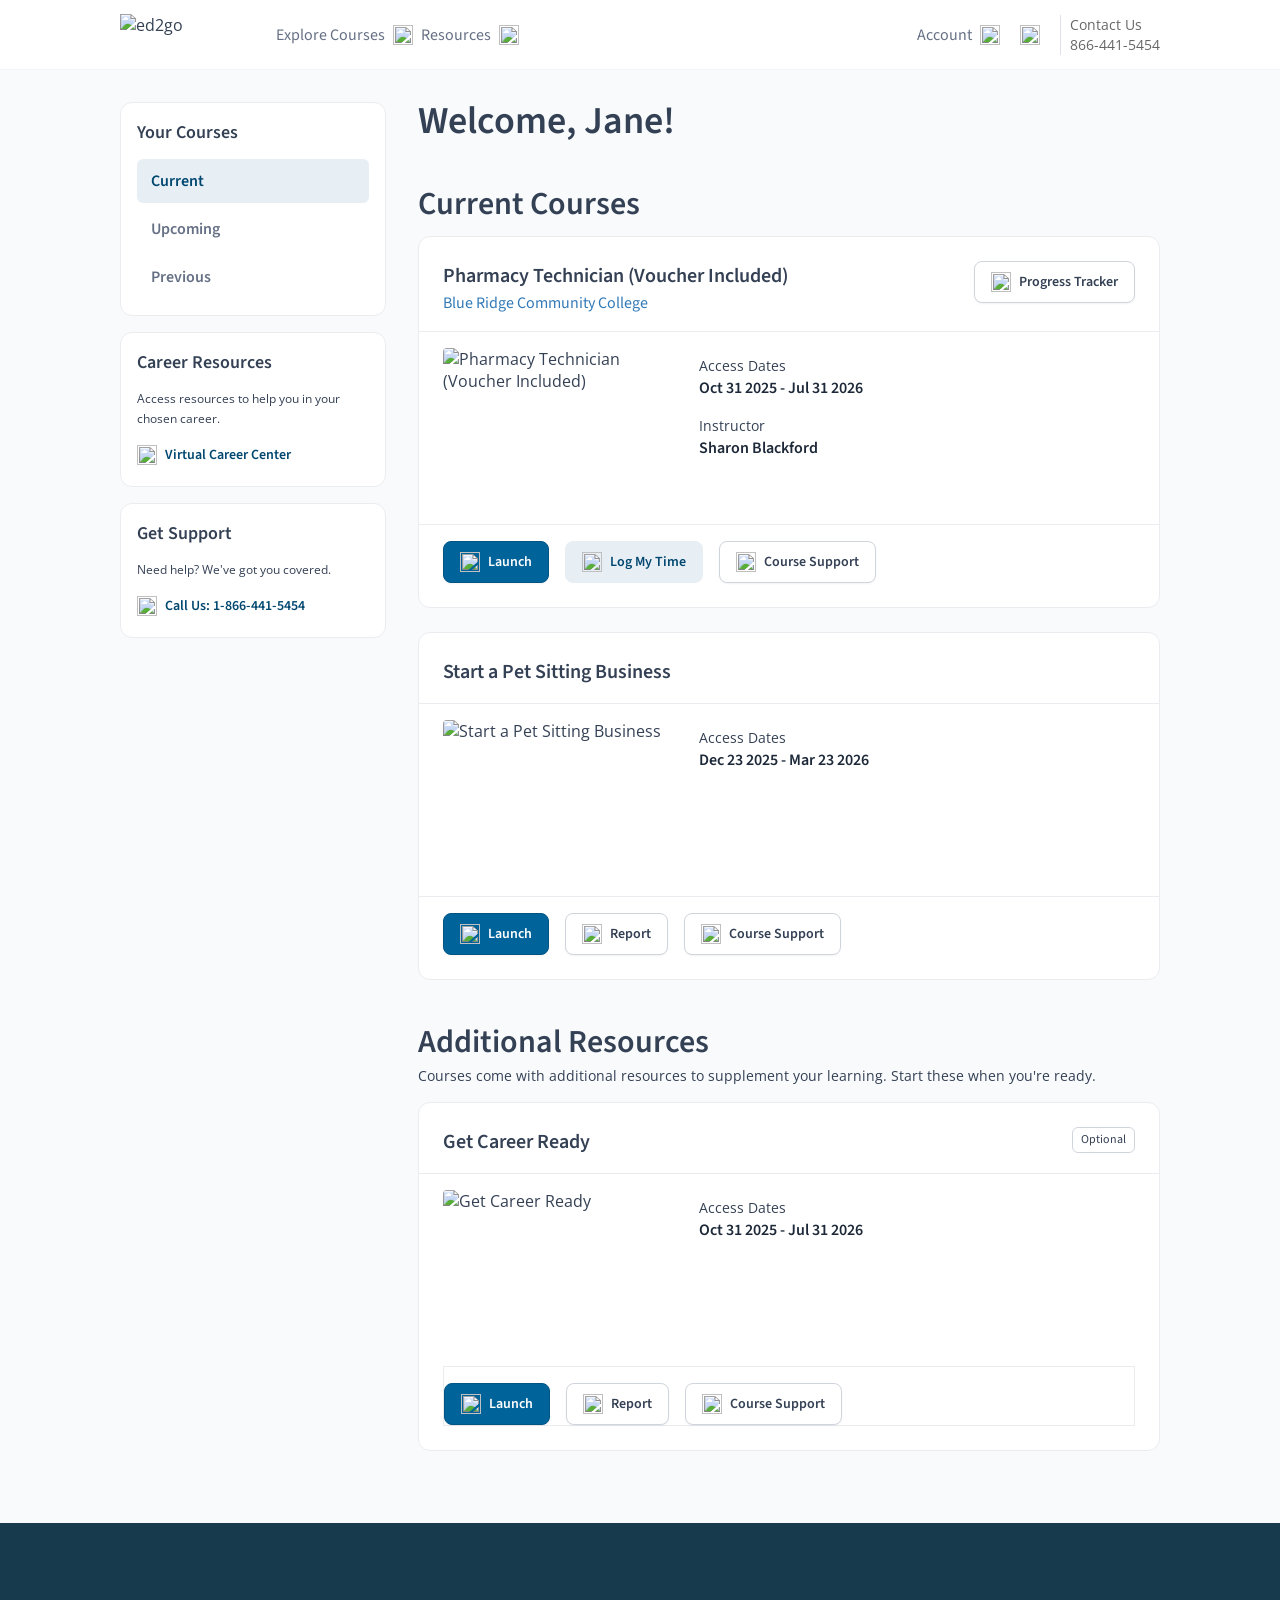
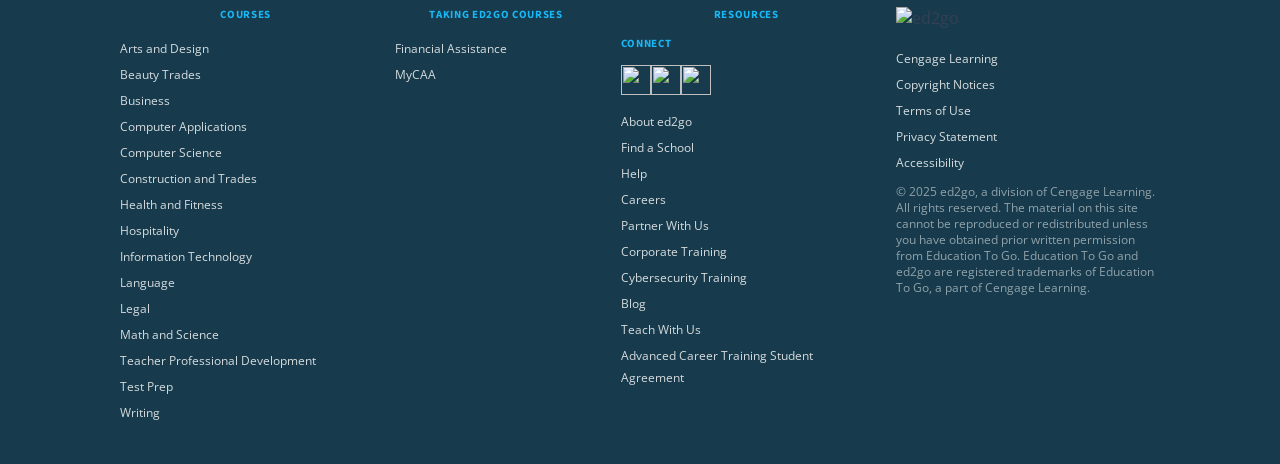
==== commit 7333272e: "Update student center page" ====
--- a/index.html
+++ b/index.html
@@ -16,165 +16,142 @@
     <div class="student-center">
       <header class="portal-header">
         <div class="portal-header__inner">
-          <div class="portal-header__brand">
+          <div class="portal-header__left">
+            <button
+              class="mobile-icon-button"
+              id="mobile-menu-button"
+              type="button"
+              aria-expanded="false"
+              aria-controls="mobile-nav"
+              aria-label="Open navigation"
+            >
+              <span></span>
+              <span></span>
+              <span></span>
+            </button>
+
             <a class="portal-header__logo-link" href="#" aria-label="ed2go home">
               <img
                 class="portal-header__logo"
-                src="https://www.figma.com/api/mcp/asset/b97892b4-b3dd-45b7-8d1e-e6ac0956cc5b"
+                src="https://www.figma.com/api/mcp/asset/64f083eb-af17-43b2-960f-310c08cb9527"
                 alt="ed2go"
               />
             </a>
+
             <nav class="portal-header__nav" aria-label="Primary">
               <button class="nav-link" type="button">
                 <span>Explore Courses</span>
-                <img src="https://www.figma.com/api/mcp/asset/f12a9b90-a617-45b9-ba0f-1dcc7021d175" alt="" />
+                <img src="https://www.figma.com/api/mcp/asset/d8d23fcb-eeef-43d9-afb0-2a3c9f69a8b9" alt="" />
               </button>
               <button class="nav-link" type="button">
                 <span>Resources</span>
-                <img src="https://www.figma.com/api/mcp/asset/f12a9b90-a617-45b9-ba0f-1dcc7021d175" alt="" />
-              </button>
-              <button class="nav-link" type="button">
-                <span>Achievements</span>
+                <img src="https://www.figma.com/api/mcp/asset/d8d23fcb-eeef-43d9-afb0-2a3c9f69a8b9" alt="" />
               </button>
             </nav>
           </div>
 
           <div class="portal-header__actions">
-            <button class="nav-link" type="button">
+            <button class="nav-link nav-link--account" type="button">
               <span>Account</span>
-              <img src="https://www.figma.com/api/mcp/asset/f12a9b90-a617-45b9-ba0f-1dcc7021d175" alt="" />
+              <img src="https://www.figma.com/api/mcp/asset/d8d23fcb-eeef-43d9-afb0-2a3c9f69a8b9" alt="" />
             </button>
             <button class="icon-button" type="button" aria-label="Search">
-              <img src="https://www.figma.com/api/mcp/asset/1b762ca5-ec3b-41a9-97a7-9e6a3355e3e3" alt="" />
+              <img src="https://www.figma.com/api/mcp/asset/50d4e7f0-2a30-404a-9605-c5e167fbf829" alt="" />
             </button>
             <div class="contact-block">
               <span>Contact Us</span>
               <a href="tel:8664415454">866-441-5454</a>
             </div>
           </div>
-
-          <button class="mobile-menu-button" id="mobile-menu-button" type="button" aria-expanded="false">
-            Menu
-          </button>
+        </div>
+
+        <div class="mobile-nav" id="mobile-nav" hidden>
+          <button class="mobile-nav__item" type="button">Explore Courses</button>
+          <button class="mobile-nav__item" type="button">Resources</button>
+          <button class="mobile-nav__item" type="button">Account</button>
+          <a class="mobile-nav__phone" href="tel:8664415454">Contact Us: 866-441-5454</a>
         </div>
       </header>
 
       <main class="page-shell">
-        <aside class="side-rail" id="side-rail">
-          <section class="rail-card rail-card--menu">
+        <aside class="side-rail">
+          <section class="rail-card rail-card--nav">
             <h2>Your Courses</h2>
-            <nav aria-label="Course status">
-              <a class="status-link is-active" href="#">Current</a>
-              <a class="status-link" href="#">Upcoming</a>
-              <a class="status-link" href="#">Previous</a>
-            </nav>
-          </section>
-
-          <section class="rail-card">
+            <nav class="tab-nav tab-nav--vertical" id="desktop-tab-nav" aria-label="Course status"></nav>
+          </section>
+
+          <section class="rail-card rail-card--cta">
             <h2>Career Resources</h2>
-            <p>Access tools and guidance to help you prepare for your next role.</p>
-            <a class="rail-link" href="#">
-              <img src="https://www.figma.com/api/mcp/asset/96eba875-2257-49d7-9d21-e334592a2892" alt="" />
+            <p>Access resources to help you in your chosen career.</p>
+            <a class="cta-link" href="#">
+              <span class="cta-link__icon">
+                <img src="https://www.figma.com/api/mcp/asset/96eba875-2257-49d7-9d21-e334592a2892" alt="" />
+              </span>
               <span>Virtual Career Center</span>
             </a>
           </section>
 
-          <section class="rail-card">
+          <section class="rail-card rail-card--cta">
             <h2>Get Support</h2>
-            <p>Need help with your coursework or platform access? We’re here for you.</p>
-            <div class="support-line">
-              <span>Call Us:</span>
-              <a href="tel:8664415454">1-866-441-5454</a>
-            </div>
-          </section>
-
-          <section class="rail-card rail-card--accent">
-            <h2>Student Checklist</h2>
-            <ul class="mini-list">
-              <li>Review new announcements</li>
-              <li>Launch your current course</li>
-              <li>Log lab hours before Friday</li>
-            </ul>
+            <p>Need help? We've got you covered.</p>
+            <a class="cta-link cta-link--support" href="tel:8664415454">
+              <span class="cta-link__icon">
+                <img src="https://www.figma.com/api/mcp/asset/27be01aa-adb6-4fda-b2dd-248ad86c62b9" alt="" />
+              </span>
+              <span>Call Us: 1-866-441-5454</span>
+            </a>
           </section>
         </aside>
 
         <section class="main-content">
-          <header class="hero-banner">
-            <div class="hero-copy">
-              <p class="eyebrow">Welcome back, Jane</p>
-              <h1>Student Center</h1>
-              <p class="hero-description">
-                Track active courses, pick up optional resources, and find the support you need in one place.
-              </p>
-            </div>
-
-            <div class="hero-stats" aria-label="Student summary">
-              <article class="stat-card">
-                <span class="stat-card__label">Active Courses</span>
-                <strong class="stat-card__value">2</strong>
-              </article>
-              <article class="stat-card">
-                <span class="stat-card__label">Upcoming Tasks</span>
-                <strong class="stat-card__value">5</strong>
-              </article>
-              <article class="stat-card">
-                <span class="stat-card__label">Support Rating</span>
-                <strong class="stat-card__value">24/7</strong>
-              </article>
-            </div>
+          <header class="page-heading">
+            <h1>Welcome, Jane!</h1>
           </header>
 
-          <section class="announcement-strip" aria-label="Important updates">
-            <div>
-              <p class="announcement-strip__eyebrow">Important</p>
-              <p class="announcement-strip__text">Your Pharmacy Technician progress review opens April 8.</p>
-            </div>
-            <a href="#">View details</a>
-          </section>
+          <nav class="tab-nav tab-nav--horizontal" id="mobile-tab-nav" aria-label="Course status"></nav>
 
           <section class="section-block">
             <div class="section-heading">
-              <div>
-                <p class="section-kicker">Current learning</p>
-                <h2>Current Courses</h2>
-              </div>
-              <a href="#">View all courses</a>
-            </div>
-            <div class="course-list" id="current-courses"></div>
-          </section>
-
-          <section class="feature-grid" aria-label="Quick access">
-            <article class="info-panel">
-              <p class="section-kicker">Support</p>
-              <h2>Need help staying on track?</h2>
-              <p>
-                Reach your instructor, review billing support, or find answers to common questions without leaving the
-                Student Center.
-              </p>
-              <div class="pill-row">
-                <span class="pill">Instructor access</span>
-                <span class="pill">Billing help</span>
-                <span class="pill">Course support</span>
-              </div>
-            </article>
-
-            <article class="info-panel info-panel--soft">
-              <p class="section-kicker">This week</p>
-              <h2>Student to-dos</h2>
-              <ul class="task-list" id="task-list"></ul>
-            </article>
-          </section>
-
-          <section class="section-block resources-section">
+              <h2 id="course-section-title">Current Courses</h2>
+            </div>
+            <div class="course-list" id="course-list"></div>
+            <div class="empty-state" id="empty-state" hidden>
+              <h3 id="empty-state-title"></h3>
+              <p id="empty-state-body"></p>
+              <a href="#">View our catalog</a>
+            </div>
+          </section>
+
+          <section class="mobile-support">
+            <section class="rail-card rail-card--cta">
+              <h2>Career Resources</h2>
+              <p>Access resources to help you in your chosen career.</p>
+              <a class="cta-link" href="#">
+                <span class="cta-link__icon">
+                  <img src="https://www.figma.com/api/mcp/asset/96eba875-2257-49d7-9d21-e334592a2892" alt="" />
+                </span>
+                <span>Virtual Career Center</span>
+              </a>
+            </section>
+
+            <section class="rail-card rail-card--cta">
+              <h2>Get Support</h2>
+              <p>Need help? We've got you covered.</p>
+              <a class="cta-link cta-link--support" href="tel:8664415454">
+                <span class="cta-link__icon">
+                  <img src="https://www.figma.com/api/mcp/asset/27be01aa-adb6-4fda-b2dd-248ad86c62b9" alt="" />
+                </span>
+                <span>Call Us: 1-866-441-5454</span>
+              </a>
+            </section>
+          </section>
+
+          <section class="section-block resources-section" id="resources-section">
             <div class="section-heading">
-              <div>
-                <p class="section-kicker">Optional extras</p>
-                <h2>Additional Resources</h2>
-              </div>
-              <a href="#">Browse all resources</a>
+              <h2>Additional Resources</h2>
             </div>
             <p class="section-description">
-              Courses come with additional resources to supplement your learning. Start these whenever you’re ready.
+              Courses come with additional resources to supplement your learning. Start these when you're ready.
             </p>
             <div class="course-list" id="resource-courses"></div>
           </section>
@@ -183,53 +160,73 @@
 
       <footer class="site-footer">
         <div class="site-footer__inner">
-          <section class="footer-column">
-            <h2>Popular Courses</h2>
-            <ul>
-              <li><a href="#">Accounting and Finance</a></li>
+          <section class="footer-column footer-column--links">
+            <button class="footer-toggle" type="button" aria-expanded="true">
+              <span>Courses</span>
+              <span class="footer-toggle__chevron"></span>
+            </button>
+            <ul class="footer-list">
+              <li><a href="#">Arts and Design</a></li>
+              <li><a href="#">Beauty Trades</a></li>
               <li><a href="#">Business</a></li>
               <li><a href="#">Computer Applications</a></li>
-              <li><a href="#">Design and Composition</a></li>
-              <li><a href="#">Healthcare and Medical</a></li>
+              <li><a href="#">Computer Science</a></li>
+              <li><a href="#">Construction and Trades</a></li>
+              <li><a href="#">Health and Fitness</a></li>
+              <li><a href="#">Hospitality</a></li>
               <li><a href="#">Information Technology</a></li>
+              <li><a href="#">Language</a></li>
+              <li><a href="#">Legal</a></li>
+              <li><a href="#">Math and Science</a></li>
               <li><a href="#">Teacher Professional Development</a></li>
+              <li><a href="#">Test Prep</a></li>
+              <li><a href="#">Writing</a></li>
             </ul>
           </section>
 
-          <section class="footer-column">
-            <h2>Taking ed2go Courses</h2>
-            <ul>
+          <section class="footer-column footer-column--links">
+            <button class="footer-toggle" type="button" aria-expanded="true">
+              <span>Taking Ed2Go Courses</span>
+              <span class="footer-toggle__chevron"></span>
+            </button>
+            <ul class="footer-list">
               <li><a href="#">Financial Assistance</a></li>
               <li><a href="#">MyCAA</a></li>
-              <li><a href="#">Student Policies</a></li>
             </ul>
           </section>
 
           <section class="footer-column footer-column--connect">
-            <div>
-              <h2>Connect</h2>
-              <div class="social-links">
-                <a href="#" aria-label="Facebook">
-                  <img src="https://www.figma.com/api/mcp/asset/2838a302-9760-4dc7-ab01-6eebc437d427" alt="" />
-                </a>
-                <a href="#" aria-label="Instagram">
-                  <img src="https://www.figma.com/api/mcp/asset/d04fd101-30b9-4b3f-921b-78ed8e1fdc0f" alt="" />
-                </a>
-                <a href="#" aria-label="LinkedIn">
-                  <img src="https://www.figma.com/api/mcp/asset/9d8af5a5-2934-46cc-a17f-f1523b15eb4b" alt="" />
-                </a>
+            <button class="footer-toggle" type="button" aria-expanded="true">
+              <span>Resources</span>
+              <span class="footer-toggle__chevron"></span>
+            </button>
+            <div class="footer-panel">
+              <div class="footer-connect">
+                <h2>Connect</h2>
+                <div class="social-links">
+                  <a href="#" aria-label="Facebook">
+                    <img src="https://www.figma.com/api/mcp/asset/2838a302-9760-4dc7-ab01-6eebc437d427" alt="" />
+                  </a>
+                  <a href="#" aria-label="YouTube">
+                    <img src="https://www.figma.com/api/mcp/asset/d04fd101-30b9-4b3f-921b-78ed8e1fdc0f" alt="" />
+                  </a>
+                  <a href="#" aria-label="LinkedIn">
+                    <img src="https://www.figma.com/api/mcp/asset/9d8af5a5-2934-46cc-a17f-f1523b15eb4b" alt="" />
+                  </a>
+                </div>
               </div>
-            </div>
-            <div>
-              <h2>Resources</h2>
-              <ul>
+
+              <ul class="footer-list">
                 <li><a href="#">About ed2go</a></li>
                 <li><a href="#">Find a School</a></li>
                 <li><a href="#">Help</a></li>
                 <li><a href="#">Careers</a></li>
+                <li><a href="#">Partner With Us</a></li>
                 <li><a href="#">Corporate Training</a></li>
+                <li><a href="#">Cybersecurity Training</a></li>
                 <li><a href="#">Blog</a></li>
                 <li><a href="#">Teach With Us</a></li>
+                <li><a href="#">Advanced Career Training Student Agreement</a></li>
               </ul>
             </div>
           </section>
@@ -240,7 +237,7 @@
               src="https://www.figma.com/api/mcp/asset/f0a940d0-e747-4b8b-832d-214f158f6c1a"
               alt="ed2go"
             />
-            <ul>
+            <ul class="footer-list footer-list--legal">
               <li><a href="#">Cengage Learning</a></li>
               <li><a href="#">Copyright Notices</a></li>
               <li><a href="#">Terms of Use</a></li>
@@ -249,26 +246,30 @@
             </ul>
             <p class="legal-copy">
               © 2025 ed2go, a division of Cengage Learning. All rights reserved. The material on this site cannot be
-              reproduced or redistributed without prior written permission from Education To Go.
+              reproduced or redistributed unless you have obtained prior written permission from Education To Go.
+              Education To Go and ed2go are registered trademarks of Education To Go, a part of Cengage Learning.
             </p>
           </section>
         </div>
       </footer>
     </div>
 
+    <template id="tab-button-template">
+      <button class="tab-button" type="button"></button>
+    </template>
+
     <template id="course-card-template">
       <article class="course-card">
-        <div class="course-card__top">
+        <div class="course-card__header">
           <div class="course-card__title-block">
-            <div class="course-card__status-row">
-              <span class="course-card__status"></span>
-              <span class="course-card__badge"></span>
-            </div>
-            <h3></h3>
+            <div class="course-card__title-row">
+              <h3></h3>
+              <span class="course-card__tag"></span>
+            </div>
             <a class="course-card__partner" href="#"></a>
           </div>
           <button class="progress-button" type="button">
-            <img src="https://www.figma.com/api/mcp/asset/acf05cb4-449e-45a6-a49a-c9699c04c830" alt="" />
+            <img src="https://www.figma.com/api/mcp/asset/e0158b07-5b6e-4a40-b32d-09112d60b8c2" alt="" />
             <span>Progress Tracker</span>
           </button>
         </div>
@@ -277,6 +278,7 @@
           <div class="course-card__image-wrap">
             <img class="course-card__image" alt="" />
           </div>
+
           <div class="course-card__meta">
             <div class="course-card__meta-item">
               <span>Access Dates</span>
@@ -286,25 +288,13 @@
               <span>Instructor</span>
               <strong class="course-card__instructor"></strong>
             </div>
-            <div class="course-card__meta-item course-card__progress-wrap">
-              <span>Progress</span>
-              <strong class="course-card__progress"></strong>
-            </div>
-          </div>
-        </div>
-
-        <div class="course-card__actions"></div>
+          </div>
+        </div>
+
+        <div class="course-card__footer">
+          <div class="course-card__actions"></div>
+        </div>
       </article>
-    </template>
-
-    <template id="task-item-template">
-      <li class="task-item">
-        <span class="task-item__marker" aria-hidden="true"></span>
-        <div>
-          <strong class="task-item__title"></strong>
-          <span class="task-item__meta"></span>
-        </div>
-      </li>
     </template>
 
     <script src="./script.js"></script>
--- a/styles.css
+++ b/styles.css
@@ -1,30 +1,25 @@
 :root {
-  --bg-page: #f5f7fb;
-  --bg-surface: #ffffff;
-  --bg-surface-muted: #f8fbff;
-  --bg-footer: #173b4c;
-  --bg-accent-soft: #dfe7ee;
-  --bg-accent-strong: #0a5f91;
-  --bg-accent-deep: #04456b;
-  --bg-highlight: #eaf5fb;
-  --border-subtle: #eaecf0;
-  --border-strong: #d0d5dd;
-  --text-primary: #223141;
-  --text-body: #475467;
-  --text-muted: #667085;
-  --text-link: #0a5f91;
-  --text-footer: rgba(255, 255, 255, 0.86);
-  --text-footer-dim: rgba(255, 255, 255, 0.64);
-  --accent: #006399;
-  --accent-dark: #005584;
-  --accent-bright: #0fbbff;
-  --success-soft: #eefbf3;
-  --success-text: #067647;
-  --warning-soft: #fff4df;
-  --warning-text: #b54708;
-  --shadow-card: 0 1px 2px rgba(16, 24, 40, 0.05), 0 16px 32px rgba(16, 24, 40, 0.06);
-  --radius-card: 18px;
-  --radius-soft: 10px;
+  --page-bg: #f8fafc;
+  --surface: #ffffff;
+  --surface-subtle: #f9fafb;
+  --footer-bg: #173b4c;
+  --primary-50: #e7eff5;
+  --primary-500: #006399;
+  --primary-600: #005584;
+  --primary-700: #004770;
+  --gray-50: #f2f4f7;
+  --gray-200: #eaecf0;
+  --gray-300: #d0d5dd;
+  --gray-500: #667085;
+  --gray-700: #344054;
+  --gray-800: #1d2939;
+  --footer-link: rgba(255, 255, 255, 0.82);
+  --footer-copy: rgba(255, 255, 255, 0.52);
+  --footer-accent: #18b7f5;
+  --shadow-xs: 0 1px 2px rgba(16, 24, 40, 0.05);
+  --radius-card: 12px;
+  --radius-button: 8px;
+  --radius-tab: 6px;
   --font-heading: "Source Sans 3", sans-serif;
   --font-body: "Open Sans", sans-serif;
 }
@@ -40,10 +35,8 @@
 }
 
 body {
-  background:
-    radial-gradient(circle at top right, rgba(15, 187, 255, 0.12), transparent 30%),
-    linear-gradient(180deg, #f9fbfd 0%, #f4f7fb 35%, #eef3f7 100%);
-  color: var(--text-primary);
+  background: var(--page-bg);
+  color: var(--gray-700);
   font-family: var(--font-body);
 }
 
@@ -74,9 +67,8 @@
 }
 
 .portal-header {
-  backdrop-filter: blur(18px);
-  background: rgba(255, 255, 255, 0.92);
-  border-bottom: 1px solid rgba(208, 213, 221, 0.7);
+  background: var(--surface);
+  border-bottom: 1px solid var(--gray-50);
   position: sticky;
   top: 0;
   z-index: 20;
@@ -88,26 +80,27 @@
   justify-content: space-between;
   margin: 0 auto;
   max-width: 1440px;
-  min-height: 76px;
-  padding: 0 72px;
-  position: relative;
-  width: 100%;
-}
-
-.portal-header__brand,
-.portal-header__actions,
-.portal-header__nav {
-  align-items: center;
-  display: flex;
-}
-
-.portal-header__brand {
-  gap: 22px;
-}
-
+  min-height: 69px;
+  padding: 0 120px;
+}
+
+.portal-header__left,
 .portal-header__nav,
 .portal-header__actions {
-  gap: 10px;
+  align-items: center;
+  display: flex;
+}
+
+.portal-header__left {
+  gap: 24px;
+}
+
+.portal-header__nav {
+  gap: 8px;
+}
+
+.portal-header__actions {
+  gap: 12px;
 }
 
 .portal-header__logo {
@@ -117,18 +110,10 @@
 
 .nav-link {
   align-items: center;
-  border-radius: 999px;
-  color: var(--text-muted);
+  color: var(--gray-500);
   display: inline-flex;
   gap: 8px;
-  padding: 8px 12px;
-  transition: background-color 160ms ease, color 160ms ease;
-}
-
-.nav-link:hover,
-.icon-button:hover {
-  background: rgba(10, 95, 145, 0.08);
-  color: var(--text-link);
+  padding: 4px 0;
 }
 
 .nav-link span {
@@ -138,398 +123,298 @@
 }
 
 .nav-link img,
-.icon-button img {
-  height: 20px;
-  width: 20px;
-}
-
-.icon-button {
-  border-radius: 999px;
-  padding: 10px;
-  transition: background-color 160ms ease;
-}
-
-.contact-block {
-  border-left: 1px solid #dee2e6;
-  color: rgba(0, 0, 0, 0.66);
-  display: flex;
-  flex-direction: column;
-  font-size: 14px;
-  gap: 2px;
-  line-height: 20px;
-  margin-left: 2px;
-  padding-left: 18px;
-}
-
-.contact-block a {
-  color: var(--text-link);
-  font-weight: 700;
-}
-
-.mobile-menu-button {
-  display: none;
-}
-
-.page-shell {
-  display: grid;
-  gap: 24px;
-  grid-template-columns: 280px minmax(0, 1fr);
-  margin: 0 auto;
-  max-width: 1440px;
-  padding: 28px 68px 48px;
-}
-
-.side-rail {
-  display: flex;
-  flex-direction: column;
-  gap: 14px;
-}
-
-.rail-card {
-  background: rgba(255, 255, 255, 0.92);
-  border: 1px solid rgba(234, 236, 240, 0.9);
-  border-radius: var(--radius-card);
-  box-shadow: var(--shadow-card);
-  padding: 18px;
-}
-
-.rail-card--accent {
-  background: linear-gradient(180deg, rgba(234, 245, 251, 0.95), rgba(255, 255, 255, 0.95));
-}
-
-.rail-card h2 {
-  font-family: var(--font-heading);
-  font-size: 18px;
-  line-height: 24px;
-  margin: 0 0 10px;
-}
-
-.rail-card p,
-.support-line,
-.status-link,
-.rail-link,
-.mini-list li {
-  font-size: 14px;
-  line-height: 20px;
-}
-
-.status-link {
-  border-radius: 10px;
-  color: var(--text-muted);
-  display: block;
-  margin-top: 4px;
-  padding: 10px 12px;
-}
-
-.status-link.is-active {
-  background: var(--bg-accent-soft);
-  color: var(--accent);
-  font-weight: 700;
-}
-
-.rail-link {
-  align-items: center;
-  color: var(--accent);
-  display: inline-flex;
-  gap: 6px;
-  margin-top: 10px;
-}
-
-.rail-link img {
-  height: 16px;
-  width: 16px;
-}
-
-.support-line {
-  display: flex;
-  flex-wrap: wrap;
-  gap: 4px;
-  margin-top: 10px;
-}
-
-.support-line a {
-  color: var(--accent);
-  font-weight: 700;
-}
-
-.mini-list {
-  color: var(--text-body);
-  display: grid;
-  gap: 10px;
-  margin: 0;
-  padding-left: 18px;
-}
-
-.main-content {
-  display: flex;
-  flex-direction: column;
-  gap: 20px;
-}
-
-.hero-banner {
-  background:
-    linear-gradient(120deg, rgba(10, 95, 145, 0.94), rgba(14, 93, 133, 0.94)),
-    linear-gradient(180deg, rgba(255, 255, 255, 0.15), rgba(255, 255, 255, 0));
-  border-radius: 28px;
-  color: #ffffff;
-  display: grid;
-  gap: 22px;
-  grid-template-columns: minmax(0, 1fr) 320px;
-  overflow: hidden;
-  padding: 34px 34px 30px;
-  position: relative;
-}
-
-.hero-banner::after {
-  background: radial-gradient(circle, rgba(15, 187, 255, 0.3), transparent 58%);
-  content: "";
-  height: 260px;
-  position: absolute;
-  right: -48px;
-  top: -48px;
-  width: 260px;
-}
-
-.hero-copy,
-.hero-stats {
-  position: relative;
-  z-index: 1;
-}
-
-.eyebrow {
-  font-family: var(--font-heading);
-  font-size: 24px;
-  font-weight: 600;
-  letter-spacing: -0.02em;
-  line-height: 30px;
-  margin: 0 0 8px;
-}
-
-.hero-copy h1 {
-  font-family: var(--font-heading);
-  font-size: 48px;
-  font-weight: 700;
-  letter-spacing: -0.03em;
-  line-height: 50px;
-  margin: 0;
-}
-
-.hero-description {
-  font-size: 17px;
-  line-height: 28px;
-  margin: 14px 0 0;
-  max-width: 640px;
-}
-
-.hero-stats {
-  display: grid;
-  gap: 12px;
-}
-
-.stat-card {
-  background: rgba(255, 255, 255, 0.14);
-  border: 1px solid rgba(255, 255, 255, 0.18);
-  border-radius: 18px;
-  display: flex;
-  flex-direction: column;
-  gap: 4px;
-  min-height: 92px;
-  justify-content: center;
-  padding: 16px 18px;
-}
-
-.stat-card__label {
-  font-size: 13px;
-  letter-spacing: 0.04em;
-  text-transform: uppercase;
-}
-
-.stat-card__value {
-  font-family: var(--font-heading);
-  font-size: 30px;
-  line-height: 34px;
-}
-
-.announcement-strip,
-.section-block,
-.info-panel {
-  background: rgba(255, 255, 255, 0.92);
-  border: 1px solid rgba(234, 236, 240, 0.9);
-  border-radius: var(--radius-card);
-  box-shadow: var(--shadow-card);
-}
-
-.announcement-strip {
-  align-items: center;
-  display: flex;
-  gap: 16px;
-  justify-content: space-between;
-  padding: 18px 22px;
-}
-
-.announcement-strip__eyebrow,
-.section-kicker {
-  color: var(--text-link);
-  font-family: var(--font-heading);
-  font-size: 13px;
-  font-weight: 700;
-  letter-spacing: 0.08em;
-  line-height: 18px;
-  margin: 0 0 4px;
-  text-transform: uppercase;
-}
-
-.announcement-strip__text {
-  margin: 0;
-}
-
-.announcement-strip a,
-.section-heading a {
-  color: var(--text-link);
-  font-family: var(--font-heading);
-  font-weight: 700;
-}
-
-.section-block {
-  padding: 24px;
-}
-
-.section-heading {
-  align-items: end;
-  display: flex;
-  gap: 16px;
-  justify-content: space-between;
-  margin-bottom: 18px;
-}
-
-.section-heading h2,
-.info-panel h2 {
-  font-family: var(--font-heading);
-  font-size: 34px;
-  font-weight: 700;
-  line-height: 38px;
-  margin: 0;
-}
-
-.section-description,
-.info-panel p {
-  color: var(--text-body);
-  font-size: 15px;
-  line-height: 24px;
-}
-
-.course-list {
-  display: flex;
-  flex-direction: column;
-  gap: 16px;
-}
-
-.course-card {
-  background: var(--bg-surface);
-  border: 1px solid var(--border-subtle);
-  border-radius: 20px;
-  padding: 20px;
-}
-
-.course-card__top {
-  align-items: flex-start;
-  display: flex;
-  gap: 24px;
-  justify-content: space-between;
-}
-
-.course-card__status-row {
-  display: flex;
-  gap: 10px;
-  margin-bottom: 10px;
-}
-
-.course-card__status,
-.course-card__badge {
-  border-radius: 999px;
-  font-size: 11px;
-  font-weight: 700;
-  letter-spacing: 0.04em;
-  line-height: 18px;
-  min-height: 22px;
-  padding: 2px 10px;
-  text-transform: uppercase;
-}
-
-.course-card__status {
-  background: var(--success-soft);
-  color: var(--success-text);
-}
-
-.course-card__badge {
-  background: var(--warning-soft);
-  color: var(--warning-text);
-}
-
-.course-card__badge:empty {
-  display: none;
-}
-
-.course-card__title-block h3 {
-  font-family: var(--font-heading);
-  font-size: 24px;
-  font-weight: 700;
-  line-height: 30px;
-  margin: 0;
-}
-
-.course-card__partner {
-  color: var(--text-link);
-  display: inline-block;
-  font-family: var(--font-heading);
-  font-size: 16px;
-  line-height: 24px;
-  margin-top: 4px;
-}
-
-.progress-button,
-.action-button {
-  align-items: center;
-  border: 1px solid var(--border-strong);
-  border-radius: var(--radius-soft);
-  box-shadow: 0 1px 2px rgba(16, 24, 40, 0.04);
-  display: inline-flex;
-  gap: 8px;
-  min-height: 42px;
-  padding: 10px 16px;
-}
-
-.progress-button {
-  background: var(--bg-surface);
-  white-space: nowrap;
-}
-
-.progress-button span,
-.action-button span {
-  font-family: var(--font-heading);
-  font-size: 14px;
-  font-weight: 700;
-  line-height: 20px;
-}
-
+.icon-button img,
+.cta-link__icon img,
 .progress-button img,
 .action-button img {
   height: 20px;
   width: 20px;
 }
 
+.icon-button {
+  align-items: center;
+  border-radius: var(--radius-button);
+  display: inline-flex;
+  justify-content: center;
+  padding: 8px;
+}
+
+.contact-block {
+  border-left: 1px solid #dee2e6;
+  color: rgba(0, 0, 0, 0.6);
+  display: flex;
+  flex-direction: column;
+  font-size: 14px;
+  line-height: 20px;
+  padding-left: 9px;
+}
+
+.contact-block a {
+  white-space: nowrap;
+}
+
+.mobile-icon-button,
+.mobile-nav,
+.mobile-support {
+  display: none;
+}
+
+.page-shell {
+  display: grid;
+  gap: 32px;
+  grid-template-columns: 266px minmax(0, 870px);
+  justify-content: center;
+  margin: 0 auto;
+  max-width: 1440px;
+  padding: 16px 120px 36px;
+}
+
+.side-rail {
+  display: flex;
+  flex-direction: column;
+  gap: 16px;
+  padding-top: 16px;
+}
+
+.rail-card,
+.course-card,
+.empty-state {
+  background: var(--surface);
+  border: 1px solid var(--gray-200);
+  border-radius: var(--radius-card);
+}
+
+.rail-card {
+  padding: 16px;
+}
+
+.rail-card h2,
+.section-heading h2,
+.page-heading h1,
+.course-card__title-block h3,
+.empty-state h3 {
+  color: var(--gray-700);
+  font-family: var(--font-heading);
+  margin: 0;
+}
+
+.rail-card h2 {
+  font-size: 18px;
+  font-weight: 600;
+  line-height: 28px;
+  margin-bottom: 12px;
+}
+
+.rail-card p,
+.section-description,
+.empty-state p {
+  color: var(--gray-700);
+  font-size: 12px;
+  line-height: 20px;
+  margin: 0;
+}
+
+.tab-nav {
+  display: flex;
+  gap: 4px;
+}
+
+.tab-nav--vertical {
+  flex-direction: column;
+}
+
+.tab-nav--horizontal {
+  display: none;
+  margin-bottom: 8px;
+}
+
+.tab-button {
+  border-radius: var(--radius-tab);
+  color: var(--gray-500);
+  font-family: var(--font-heading);
+  font-size: 16px;
+  font-weight: 600;
+  line-height: 24px;
+  padding: 10px 14px;
+  text-align: left;
+}
+
+.tab-nav--horizontal .tab-button {
+  background: var(--surface);
+  border: 1px solid var(--gray-200);
+  box-shadow: var(--shadow-xs);
+  flex: 1 1 0;
+  text-align: center;
+}
+
+.tab-button.is-active {
+  background: var(--primary-50);
+  color: var(--primary-700);
+}
+
+.tab-nav--horizontal .tab-button.is-active {
+  background: var(--surface);
+  border-color: var(--gray-300);
+}
+
+.cta-link {
+  align-items: center;
+  color: var(--primary-700);
+  display: inline-flex;
+  gap: 8px;
+  margin-top: 16px;
+}
+
+.cta-link span:last-child {
+  font-family: var(--font-heading);
+  font-size: 14px;
+  font-weight: 600;
+  line-height: 20px;
+}
+
+.cta-link__icon {
+  align-items: center;
+  display: inline-flex;
+  justify-content: center;
+}
+
+.main-content {
+  min-width: 0;
+  padding-top: 8px;
+}
+
+.page-heading h1 {
+  font-size: 38px;
+  font-weight: 600;
+  line-height: 54px;
+}
+
+.section-block {
+  margin-top: 16px;
+}
+
+.section-heading {
+  min-height: 72px;
+}
+
+.section-heading h2 {
+  font-size: 32px;
+  font-weight: 600;
+  line-height: 32px;
+  padding-top: 24px;
+}
+
+.section-description {
+  font-size: 14px;
+  margin: -8px 0 16px;
+}
+
+.course-list {
+  display: flex;
+  flex-direction: column;
+  gap: 24px;
+}
+
+.course-card {
+  overflow: hidden;
+}
+
+.course-card__header,
+.course-card__content,
+.course-card__footer {
+  padding-left: 24px;
+  padding-right: 24px;
+}
+
+.course-card__header {
+  align-items: flex-start;
+  display: flex;
+  justify-content: space-between;
+  gap: 24px;
+  padding-bottom: 16px;
+  padding-top: 24px;
+}
+
+.course-card__title-block {
+  flex: 1 1 auto;
+  min-width: 0;
+}
+
+.course-card__title-row {
+  align-items: flex-start;
+  display: flex;
+  gap: 16px;
+  justify-content: space-between;
+}
+
+.course-card__title-block h3 {
+  font-size: 20px;
+  font-weight: 600;
+  line-height: 30px;
+}
+
+.course-card__partner {
+  color: #337ab7;
+  display: inline-block;
+  font-family: var(--font-heading);
+  font-size: 16px;
+  line-height: 24px;
+}
+
+.course-card__partner:empty,
+.course-card__tag:empty {
+  display: none;
+}
+
+.course-card__tag {
+  border: 1px solid var(--gray-300);
+  border-radius: 6px;
+  color: var(--gray-700);
+  font-family: var(--font-heading);
+  font-size: 12px;
+  line-height: 18px;
+  padding: 3px 8px;
+  white-space: nowrap;
+}
+
+.progress-button,
+.action-button {
+  align-items: center;
+  border-radius: var(--radius-button);
+  display: inline-flex;
+  gap: 8px;
+  justify-content: center;
+}
+
+.progress-button {
+  background: var(--surface);
+  border: 1px solid var(--gray-300);
+  box-shadow: var(--shadow-xs);
+  color: var(--gray-700);
+  padding: 10px 16px;
+  white-space: nowrap;
+}
+
+.progress-button span,
+.action-button span {
+  font-family: var(--font-heading);
+  font-size: 14px;
+  font-weight: 600;
+  line-height: 20px;
+}
+
 .course-card__content {
-  border-top: 1px solid var(--border-subtle);
-  display: grid;
-  gap: 18px;
-  grid-template-columns: 260px minmax(0, 1fr);
-  margin-top: 18px;
-  padding-top: 18px;
+  border-top: 1px solid var(--gray-200);
+  display: flex;
+  gap: 16px;
+  padding-bottom: 16px;
+  padding-top: 16px;
 }
 
 .course-card__image-wrap {
-  border-radius: 14px;
-  height: 174px;
+  border-radius: 4px;
+  flex: 0 0 240px;
+  height: 160px;
   overflow: hidden;
 }
 
@@ -540,186 +425,170 @@
 }
 
 .course-card__meta {
-  display: grid;
-  gap: 14px;
-  grid-template-columns: repeat(3, minmax(0, 1fr));
-}
-
-.course-card__meta-item {
-  background: var(--bg-surface-muted);
-  border-radius: 14px;
-  padding: 14px;
+  display: flex;
+  flex-direction: column;
+  gap: 16px;
+  padding-top: 8px;
+  width: 171px;
 }
 
 .course-card__meta-item span {
-  color: var(--text-body);
+  color: var(--gray-700);
   display: block;
-  font-size: 13px;
-  line-height: 18px;
-  margin-bottom: 6px;
+  font-size: 14px;
+  line-height: 20px;
 }
 
 .course-card__meta-item strong {
-  color: #1d2939;
+  color: var(--gray-800);
   display: block;
   font-family: var(--font-heading);
   font-size: 16px;
-  font-weight: 700;
+  font-weight: 600;
   line-height: 24px;
 }
 
-.course-card__instructor-wrap.is-hidden,
-.course-card__progress-wrap.is-hidden {
+.course-card__instructor-wrap.is-hidden {
   display: none;
 }
 
+.course-card__footer {
+  border-top: 1px solid var(--gray-200);
+  padding-bottom: 24px;
+  padding-top: 16px;
+}
+
+.course-card--resource .course-card__footer {
+  border: 1px solid var(--gray-200);
+  margin: 0 24px 24px;
+  padding: 16px 0 0;
+}
+
 .course-card__actions {
-  border-top: 1px solid var(--border-subtle);
   display: flex;
   flex-wrap: wrap;
-  gap: 10px;
-  margin-top: 18px;
-  padding-top: 18px;
+  gap: 16px;
 }
 
 .action-button {
-  background: #ffffff;
+  background: var(--surface);
+  border: 1px solid var(--gray-300);
+  box-shadow: var(--shadow-xs);
+  color: var(--gray-700);
+  min-height: 40px;
+  padding: 10px 16px;
+}
+
+.action-button--soft {
+  background: var(--primary-50);
+  border-color: var(--primary-50);
+  box-shadow: none;
+  color: var(--primary-700);
 }
 
 .action-button--primary {
-  background: linear-gradient(180deg, var(--accent) 0%, var(--accent-dark) 100%);
-  border-color: var(--accent-dark);
-}
-
-.action-button--primary span {
+  background: var(--primary-500);
+  border-color: var(--primary-600);
   color: #ffffff;
 }
 
-.feature-grid {
-  display: grid;
-  gap: 18px;
-  grid-template-columns: 1.1fr 0.9fr;
-}
-
-.info-panel {
-  padding: 24px;
-}
-
-.info-panel--soft {
-  background: linear-gradient(180deg, #f8fbff, #ffffff);
-}
-
-.pill-row {
-  display: flex;
-  flex-wrap: wrap;
-  gap: 10px;
-  margin-top: 18px;
-}
-
-.pill {
-  background: var(--bg-highlight);
-  border-radius: 999px;
-  color: var(--text-link);
-  font-family: var(--font-heading);
-  font-size: 13px;
-  font-weight: 700;
-  line-height: 18px;
-  padding: 8px 12px;
-}
-
-.task-list {
-  display: grid;
-  gap: 14px;
-  list-style: none;
-  margin: 18px 0 0;
-  padding: 0;
-}
-
-.task-item {
-  align-items: flex-start;
-  display: flex;
-  gap: 12px;
-}
-
-.task-item__marker {
-  background: linear-gradient(180deg, var(--accent) 0%, #0fbbff 100%);
-  border-radius: 999px;
-  box-shadow: 0 0 0 6px rgba(15, 187, 255, 0.12);
-  flex: 0 0 auto;
-  height: 10px;
+.empty-state {
   margin-top: 8px;
-  width: 10px;
-}
-
-.task-item__title,
-.task-item__meta {
-  display: block;
-}
-
-.task-item__title {
-  font-family: var(--font-heading);
-  font-size: 17px;
+  padding: 48px 32px;
+  text-align: center;
+}
+
+.empty-state h3 {
+  font-size: 20px;
+  font-weight: 600;
+  line-height: 30px;
+}
+
+.empty-state p {
+  font-size: 16px;
   line-height: 24px;
-}
-
-.task-item__meta {
-  color: var(--text-body);
-  font-size: 14px;
-  line-height: 22px;
+  margin: 8px auto 14px;
+  max-width: 420px;
+}
+
+.empty-state a {
+  color: var(--primary-700);
+  font-family: var(--font-heading);
+  font-size: 16px;
+  font-weight: 600;
+  line-height: 24px;
 }
 
 .resources-section {
-  margin-bottom: 10px;
+  margin-top: 22px;
 }
 
 .site-footer {
-  background: var(--bg-footer);
+  background: var(--footer-bg);
+  margin-top: 36px;
 }
 
 .site-footer__inner {
   display: grid;
-  gap: 28px;
-  grid-template-columns: 1.1fr 0.9fr 1.2fr 1.35fr;
+  gap: 24px;
+  grid-template-columns: minmax(0, 1fr) minmax(0, 0.8fr) minmax(0, 1fr) minmax(0, 1.05fr);
   margin: 0 auto;
   max-width: 1440px;
-  padding: 42px 68px 52px;
+  padding: 84px 120px 42px;
 }
 
 .footer-column {
   min-width: 0;
 }
 
-.footer-column h2 {
-  color: var(--accent-bright);
+.footer-toggle,
+.footer-connect h2 {
+  color: var(--footer-accent);
+  font-family: var(--font-heading);
   font-size: 11px;
   font-weight: 700;
-  letter-spacing: 0.08em;
+  letter-spacing: 0.06em;
   line-height: 15px;
   margin: 0 0 14px;
   text-transform: uppercase;
 }
 
-.footer-column ul {
-  display: grid;
-  gap: 4px;
+.footer-toggle {
+  align-items: center;
+  display: block;
+  width: 100%;
+}
+
+.footer-toggle__chevron {
+  display: none;
+}
+
+.footer-list {
   list-style: none;
   margin: 0;
   padding: 0;
 }
 
-.footer-column li,
-.footer-column a,
+.footer-list li + li {
+  margin-top: 4px;
+}
+
+.footer-list a,
 .legal-copy {
-  color: var(--text-footer);
-  font-size: 12.5px;
-  font-weight: 400;
-  line-height: 18px;
+  color: var(--footer-link);
+  font-size: 12px;
+  line-height: 16px;
+}
+
+.footer-panel {
+  display: flex;
+  flex-direction: column;
+  gap: 14px;
 }
 
 .social-links {
   display: flex;
-  gap: 12px;
-  margin-bottom: 16px;
+  gap: 0;
 }
 
 .social-links a img {
@@ -733,118 +602,279 @@
   width: 89px;
 }
 
-.footer-column--legal {
-  border-left: 1px solid #234a5d;
-  padding-left: 22px;
+.footer-list--legal {
+  margin-bottom: 12px;
 }
 
 .legal-copy {
-  color: var(--text-footer-dim);
-  margin: 14px 0 0;
-  max-width: 320px;
-}
-
-@media (max-width: 1180px) {
+  color: var(--footer-copy);
+  max-width: 348px;
+}
+
+@media (max-width: 1199px) {
   .portal-header__inner {
-    padding: 0 24px;
+    padding-left: 24px;
+    padding-right: 24px;
   }
 
   .page-shell {
     grid-template-columns: 1fr;
-    padding: 20px 24px 32px;
+    max-width: 900px;
+    padding-left: 24px;
+    padding-right: 24px;
   }
 
   .side-rail {
     display: none;
+  }
+
+  .mobile-support {
+    display: grid;
+    gap: 16px;
+    margin-top: 24px;
+  }
+
+  .site-footer__inner {
     grid-template-columns: repeat(2, minmax(0, 1fr));
-  }
-
-  body.nav-open .side-rail {
+    padding-left: 24px;
+    padding-right: 24px;
+  }
+}
+
+@media (max-width: 767px) {
+  .portal-header__inner {
+    min-height: 47px;
+    padding-left: 12px;
+    padding-right: 12px;
+  }
+
+  .portal-header__left {
+    gap: 10px;
+  }
+
+  .portal-header__nav,
+  .contact-block {
+    display: none;
+  }
+
+  .nav-link--account span {
+    font-size: 14px;
+  }
+
+  .nav-link--account img {
+    height: 16px;
+    width: 16px;
+  }
+
+  .mobile-icon-button {
+    align-items: center;
+    border: 1px solid var(--gray-300);
+    border-radius: 8px;
+    box-shadow: var(--shadow-xs);
+    display: inline-flex;
+    flex-direction: column;
+    gap: 3px;
+    height: 32px;
+    justify-content: center;
+    width: 32px;
+  }
+
+  .mobile-icon-button span {
+    background: var(--gray-500);
+    border-radius: 999px;
+    display: block;
+    height: 1.5px;
+    width: 14px;
+  }
+
+  .mobile-nav {
+    border-bottom: 1px solid var(--gray-200);
+    padding: 12px;
+  }
+
+  .mobile-nav.is-open {
     display: grid;
-  }
-
-  .portal-header__nav,
-  .portal-header__actions {
-    display: none;
-  }
-
-  .mobile-menu-button {
-    background: var(--accent);
-    border: 1px solid var(--accent-dark);
-    border-radius: 999px;
-    color: #ffffff;
-    display: inline-flex;
+    gap: 8px;
+  }
+
+  .mobile-nav__item,
+  .mobile-nav__phone {
+    background: var(--surface);
+    border: 1px solid var(--gray-200);
+    border-radius: 8px;
+    box-shadow: var(--shadow-xs);
+    color: var(--gray-700);
+    display: block;
     font-family: var(--font-heading);
-    font-size: 14px;
-    font-weight: 700;
-    line-height: 20px;
-    padding: 10px 14px;
-  }
-
-  body.nav-open .portal-header__actions {
-    align-items: flex-start;
-    background: var(--bg-surface);
-    border: 1px solid var(--border-subtle);
-    border-radius: var(--radius-card);
-    box-shadow: var(--shadow-card);
+    font-size: 16px;
+    line-height: 24px;
+    padding: 12px 14px;
+    text-align: left;
+  }
+
+  .page-shell {
+    gap: 0;
+    padding: 8px 16px 0;
+  }
+
+  .main-content {
+    padding-top: 0;
+  }
+
+  .page-heading h1 {
+    font-size: 32px;
+    line-height: 48px;
+  }
+
+  .tab-nav--horizontal {
     display: flex;
-    flex-direction: column;
-    padding: 12px;
-    position: absolute;
-    right: 24px;
-    top: 76px;
-    z-index: 10;
-  }
-
-  .hero-banner,
-  .feature-grid,
+  }
+
+  .section-block {
+    margin-top: 12px;
+  }
+
+  .section-heading {
+    min-height: auto;
+  }
+
+  .section-heading h2 {
+    font-size: 30px;
+    line-height: 30px;
+    padding-top: 24px;
+  }
+
+  .course-list {
+    gap: 16px;
+  }
+
+  .course-card__header,
   .course-card__content,
-  .course-card__meta,
-  .site-footer__inner {
-    grid-template-columns: 1fr;
-  }
-}
-
-@media (max-width: 760px) {
-  .hero-banner {
-    padding: 24px 20px;
-  }
-
-  .eyebrow {
-    font-size: 20px;
-    line-height: 26px;
-  }
-
-  .hero-copy h1,
-  .section-heading h2,
-  .info-panel h2 {
-    font-size: 28px;
-    line-height: 32px;
-  }
-
-  .announcement-strip,
-  .section-heading,
-  .course-card__top {
+  .course-card__footer {
+    padding-left: 16px;
+    padding-right: 16px;
+  }
+
+  .course-card__header {
     align-items: flex-start;
     flex-direction: column;
-  }
-
-  .section-block,
-  .info-panel,
-  .course-card {
-    padding: 18px;
-  }
-
-  .side-rail {
-    grid-template-columns: 1fr;
+    gap: 12px;
+    padding-top: 16px;
+  }
+
+  .course-card__title-row {
+    gap: 8px;
+  }
+
+  .progress-button {
+    align-self: flex-start;
+  }
+
+  .course-card__content {
+    flex-direction: column;
+  }
+
+  .course-card__image-wrap {
+    flex-basis: auto;
+    width: 100%;
+  }
+
+  .course-card__meta {
+    width: 100%;
+  }
+
+  .course-card__actions {
+    gap: 10px;
+  }
+
+  .action-button,
+  .progress-button {
+    min-height: 40px;
+  }
+
+  .empty-state {
+    border: 0;
+    padding: 32px 0 0;
+  }
+
+  .empty-state p {
+    max-width: 330px;
+  }
+
+  .resources-section {
+    display: none;
+  }
+
+  .mobile-support {
+    display: grid;
+    gap: 18px;
+    margin: 18px 0 0;
+    padding-top: 18px;
+  }
+
+  .site-footer {
+    margin-top: 58px;
   }
 
   .site-footer__inner {
-    padding: 36px 24px 42px;
+    display: block;
+    padding: 24px 16px 32px;
+  }
+
+  .footer-column + .footer-column {
+    margin-top: 0;
+  }
+
+  .footer-toggle {
+    align-items: center;
+    display: flex;
+    justify-content: space-between;
+    margin: 0;
+    padding: 10px 0;
+  }
+
+  .footer-toggle__chevron {
+    border-bottom: 2px solid var(--footer-accent);
+    border-right: 2px solid var(--footer-accent);
+    display: inline-block;
+    height: 8px;
+    transform: rotate(45deg);
+    transition: transform 160ms ease;
+    width: 8px;
+  }
+
+  .footer-column.is-open .footer-toggle__chevron {
+    transform: rotate(225deg);
+  }
+
+  .footer-list,
+  .footer-panel {
+    display: none;
+    padding-bottom: 10px;
+  }
+
+  .footer-column.is-open .footer-list,
+  .footer-column.is-open .footer-panel {
+    display: block;
+  }
+
+  .footer-column--connect .footer-panel {
+    display: none;
+  }
+
+  .footer-column--connect.is-open .footer-panel {
+    display: flex;
   }
 
   .footer-column--legal {
-    border-left: 0;
-    padding-left: 0;
-  }
-}
+    border-top: 1px solid rgba(255, 255, 255, 0.35);
+    margin-top: 12px;
+    padding-top: 20px;
+  }
+
+  .footer-column--legal .footer-logo,
+  .footer-column--legal .footer-list,
+  .footer-column--legal .legal-copy {
+    display: block;
+  }
+}
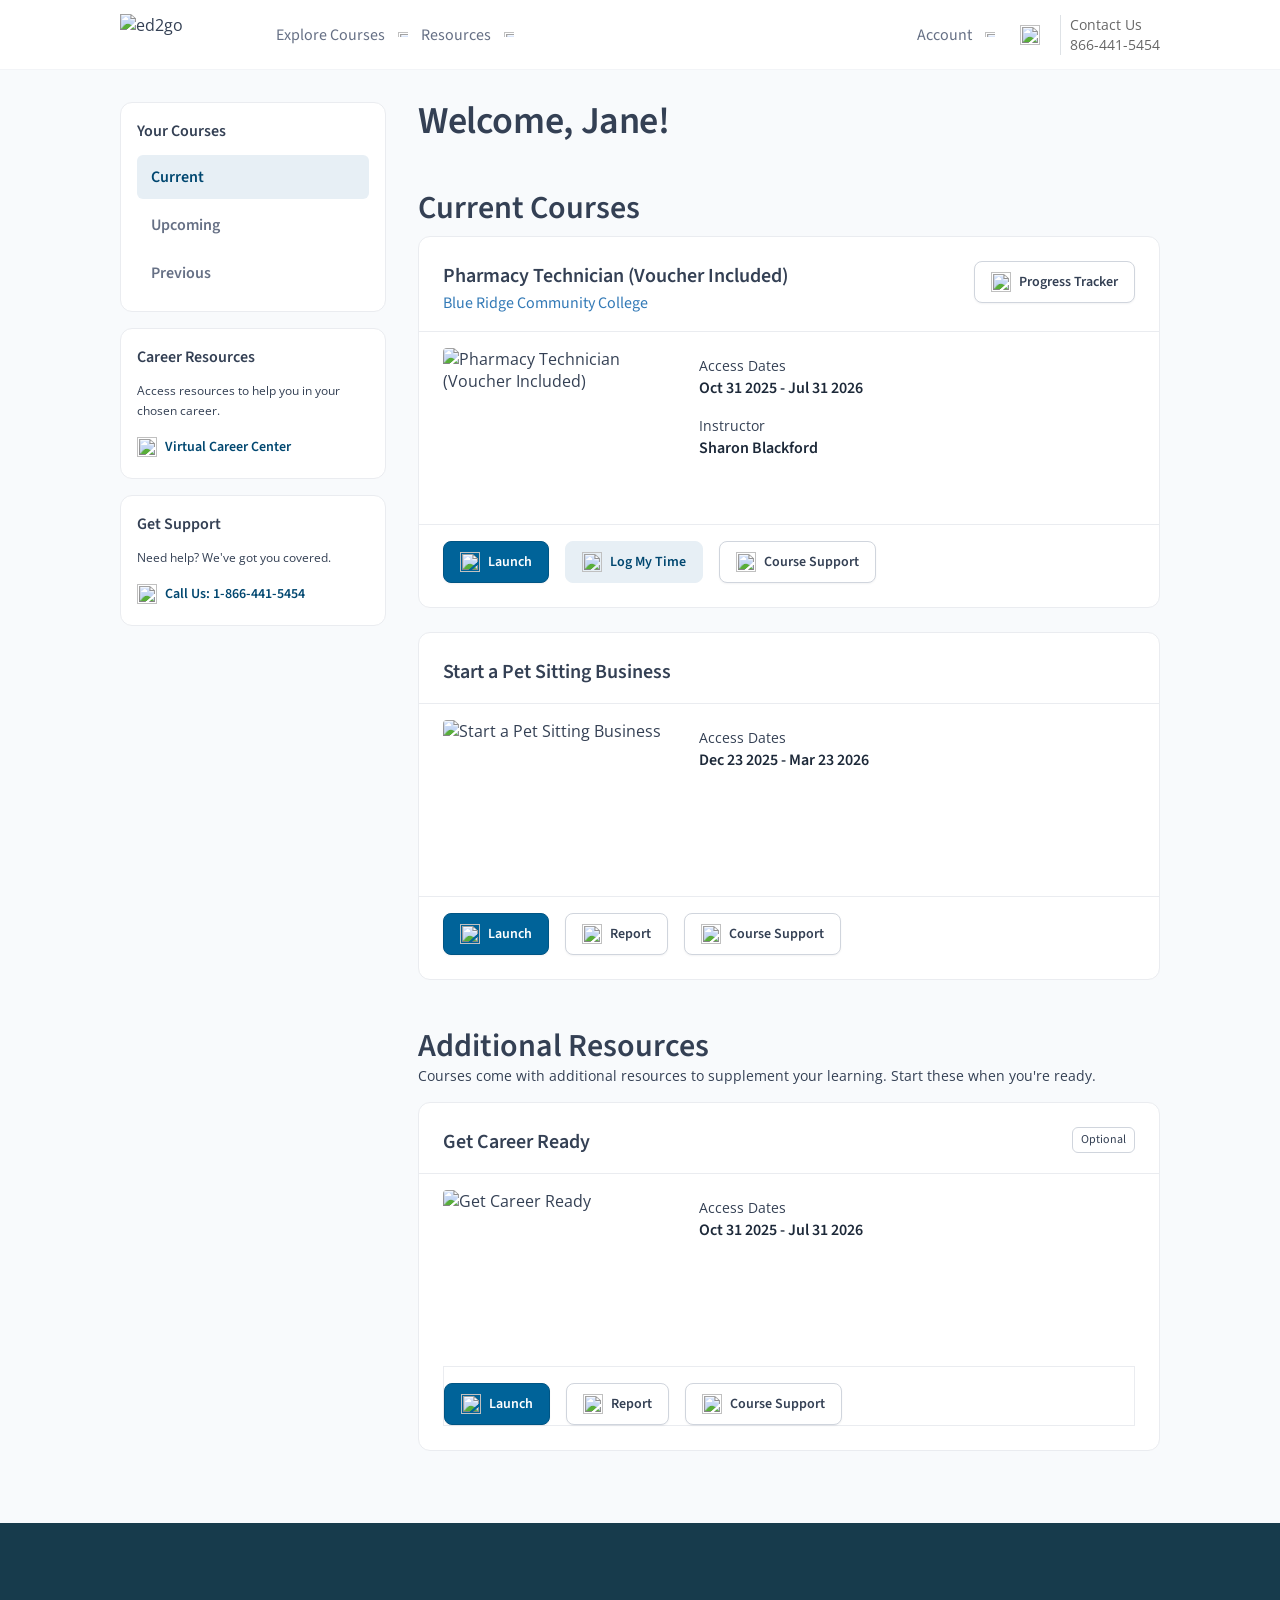
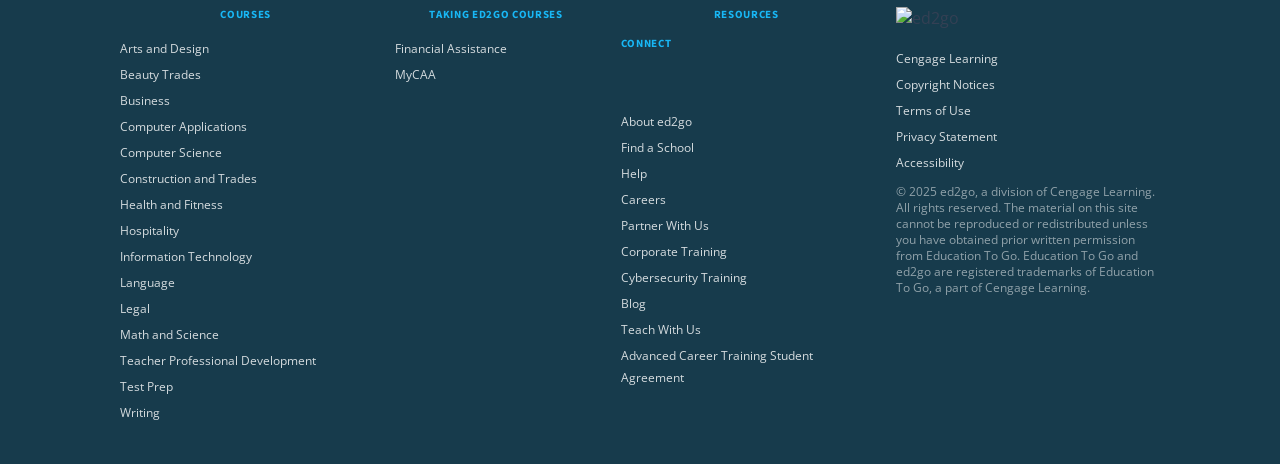
==== commit 59803dc6: "Refine header and footer details" ====
--- a/index.html
+++ b/index.html
@@ -205,13 +205,13 @@
                 <h2>Connect</h2>
                 <div class="social-links">
                   <a href="#" aria-label="Facebook">
-                    <img src="https://www.figma.com/api/mcp/asset/2838a302-9760-4dc7-ab01-6eebc437d427" alt="" />
+                    <img src="https://www.figma.com/api/mcp/asset/87542fd9-95db-4e8d-b336-fc89a0aa8ee7" alt="" />
                   </a>
                   <a href="#" aria-label="YouTube">
-                    <img src="https://www.figma.com/api/mcp/asset/d04fd101-30b9-4b3f-921b-78ed8e1fdc0f" alt="" />
+                    <img src="https://www.figma.com/api/mcp/asset/ac7da1db-ef36-4cf8-874f-bc10ca0641b2" alt="" />
                   </a>
                   <a href="#" aria-label="LinkedIn">
-                    <img src="https://www.figma.com/api/mcp/asset/9d8af5a5-2934-46cc-a17f-f1523b15eb4b" alt="" />
+                    <img src="https://www.figma.com/api/mcp/asset/bdcc58b5-59c8-4adf-ad6c-22a23b6ce196" alt="" />
                   </a>
                 </div>
               </div>
--- a/styles.css
+++ b/styles.css
@@ -122,6 +122,12 @@
   line-height: 24px;
 }
 
+.nav-link img {
+  height: 5px;
+  padding: 7.5px 5px;
+  width: 10px;
+}
+
 .nav-link img,
 .icon-button img,
 .cta-link__icon img,
@@ -195,13 +201,14 @@
 .empty-state h3 {
   color: var(--gray-700);
   font-family: var(--font-heading);
+  letter-spacing: 0;
   margin: 0;
 }
 
 .rail-card h2 {
-  font-size: 18px;
+  font-size: 16px;
   font-weight: 600;
-  line-height: 28px;
+  line-height: 24px;
   margin-bottom: 12px;
 }
 
@@ -287,6 +294,7 @@
   font-size: 38px;
   font-weight: 600;
   line-height: 54px;
+  letter-spacing: -0.01em;
 }
 
 .section-block {
@@ -300,7 +308,7 @@
 .section-heading h2 {
   font-size: 32px;
   font-weight: 600;
-  line-height: 32px;
+  line-height: 40px;
   padding-top: 24px;
 }
 
@@ -591,9 +599,20 @@
   gap: 0;
 }
 
+.social-links a {
+  align-items: center;
+  display: inline-flex;
+  flex: 0 0 30px;
+  height: 30px;
+  justify-content: center;
+  width: 30px;
+}
+
 .social-links a img {
-  height: 30px;
-  width: 30px;
+  display: block;
+  max-height: 30px;
+  max-width: 30px;
+  object-fit: contain;
 }
 
 .footer-logo {
@@ -724,6 +743,7 @@
   .page-heading h1 {
     font-size: 32px;
     line-height: 48px;
+    letter-spacing: -0.01em;
   }
 
   .tab-nav--horizontal {
@@ -740,7 +760,7 @@
 
   .section-heading h2 {
     font-size: 30px;
-    line-height: 30px;
+    line-height: 38px;
     padding-top: 24px;
   }
 
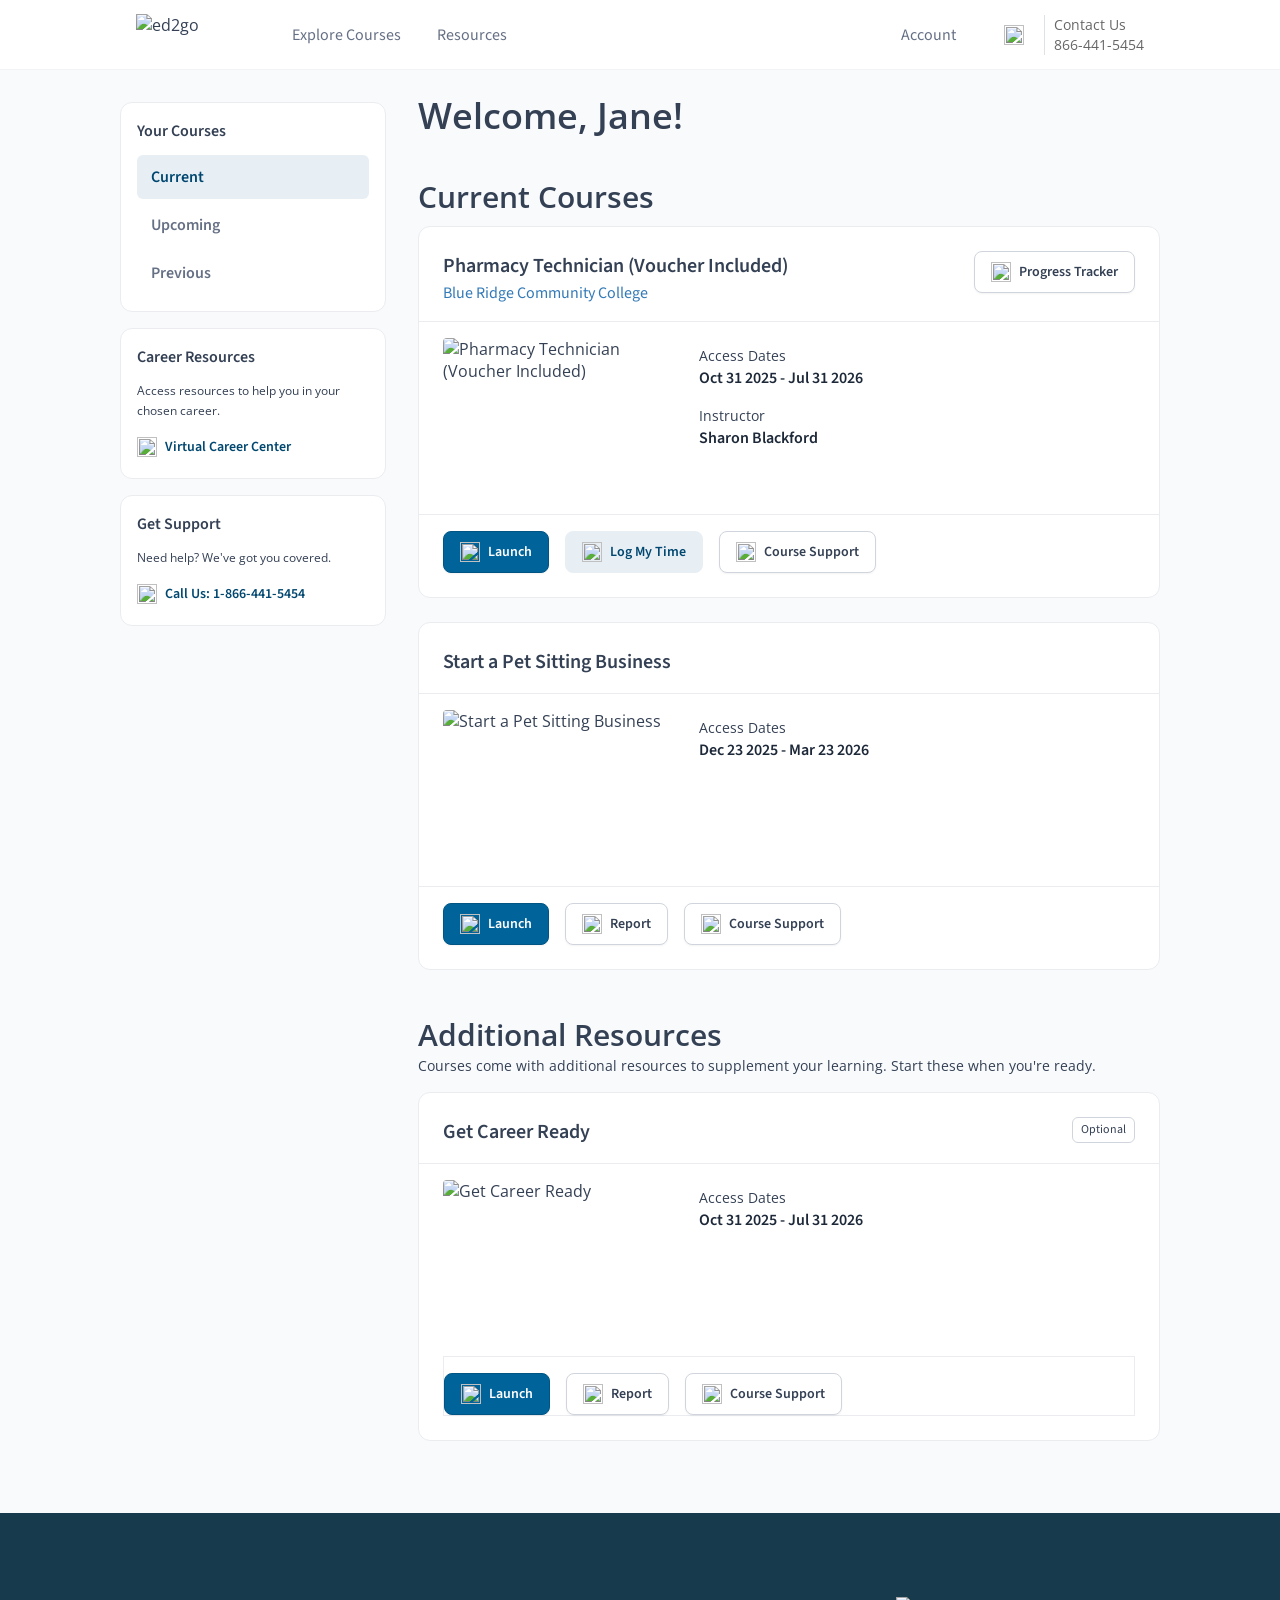
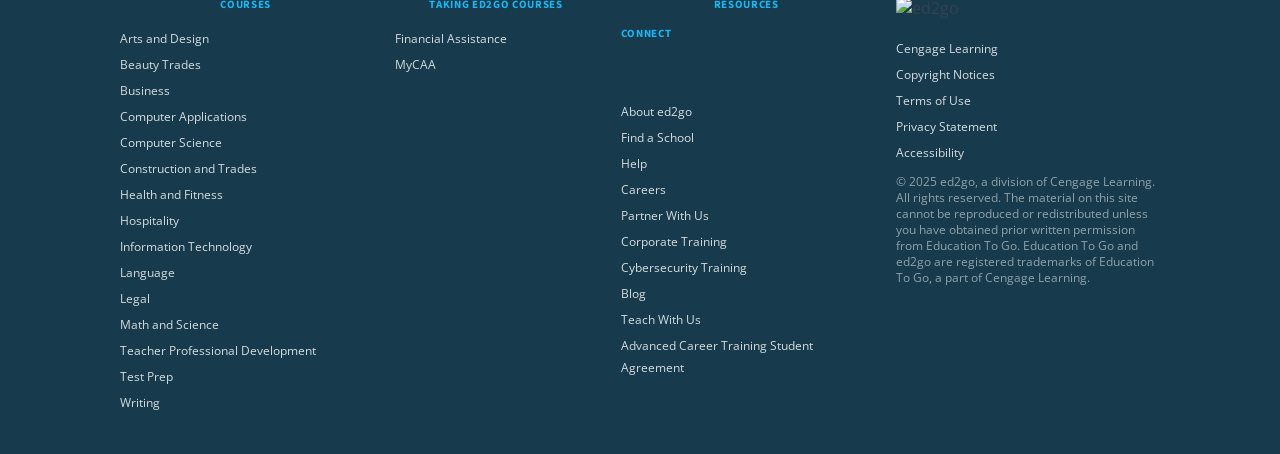
==== commit eb2db72c: "Align header and typography to design system" ====
--- a/index.html
+++ b/index.html
@@ -33,30 +33,36 @@
             <a class="portal-header__logo-link" href="#" aria-label="ed2go home">
               <img
                 class="portal-header__logo"
-                src="https://www.figma.com/api/mcp/asset/64f083eb-af17-43b2-960f-310c08cb9527"
+                src="https://www.figma.com/api/mcp/asset/48b91075-7a54-4e21-93e7-c625ca465eee"
                 alt="ed2go"
               />
             </a>
 
             <nav class="portal-header__nav" aria-label="Primary">
               <button class="nav-link" type="button">
-                <span>Explore Courses</span>
-                <img src="https://www.figma.com/api/mcp/asset/d8d23fcb-eeef-43d9-afb0-2a3c9f69a8b9" alt="" />
+                <span class="nav-link__label">Explore Courses</span>
+                <span class="nav-link__caret" aria-hidden="true">
+                  <img src="https://www.figma.com/api/mcp/asset/0e6b966d-8237-42f7-9630-cf7b2bff454b" alt="" />
+                </span>
               </button>
               <button class="nav-link" type="button">
-                <span>Resources</span>
-                <img src="https://www.figma.com/api/mcp/asset/d8d23fcb-eeef-43d9-afb0-2a3c9f69a8b9" alt="" />
+                <span class="nav-link__label">Resources</span>
+                <span class="nav-link__caret" aria-hidden="true">
+                  <img src="https://www.figma.com/api/mcp/asset/0e6b966d-8237-42f7-9630-cf7b2bff454b" alt="" />
+                </span>
               </button>
             </nav>
           </div>
 
           <div class="portal-header__actions">
             <button class="nav-link nav-link--account" type="button">
-              <span>Account</span>
-              <img src="https://www.figma.com/api/mcp/asset/d8d23fcb-eeef-43d9-afb0-2a3c9f69a8b9" alt="" />
+              <span class="nav-link__label">Account</span>
+              <span class="nav-link__caret" aria-hidden="true">
+                <img src="https://www.figma.com/api/mcp/asset/0e6b966d-8237-42f7-9630-cf7b2bff454b" alt="" />
+              </span>
             </button>
             <button class="icon-button" type="button" aria-label="Search">
-              <img src="https://www.figma.com/api/mcp/asset/50d4e7f0-2a30-404a-9605-c5e167fbf829" alt="" />
+              <img src="https://www.figma.com/api/mcp/asset/8b8d07cd-a17f-4f00-aa8d-fcac3208afb9" alt="" />
             </button>
             <div class="contact-block">
               <span>Contact Us</span>
--- a/styles.css
+++ b/styles.css
@@ -81,7 +81,7 @@
   margin: 0 auto;
   max-width: 1440px;
   min-height: 69px;
-  padding: 0 120px;
+  padding: 0 136px;
 }
 
 .portal-header__left,
@@ -116,19 +116,28 @@
   padding: 4px 0;
 }
 
-.nav-link span {
+.nav-link__label {
   font-family: var(--font-heading);
   font-size: 16px;
+  font-weight: 400;
   line-height: 24px;
 }
 
-.nav-link img {
+.nav-link__caret {
+  align-items: center;
+  display: inline-flex;
+  flex: 0 0 20px;
+  height: 20px;
+  justify-content: center;
+  width: 20px;
+}
+
+.nav-link__caret img {
   height: 5px;
-  padding: 7.5px 5px;
+  padding: 0;
   width: 10px;
 }
 
-.nav-link img,
 .icon-button img,
 .cta-link__icon img,
 .progress-button img,
@@ -195,12 +204,18 @@
 }
 
 .rail-card h2,
-.section-heading h2,
-.page-heading h1,
 .course-card__title-block h3,
 .empty-state h3 {
   color: var(--gray-700);
   font-family: var(--font-heading);
+  letter-spacing: 0;
+  margin: 0;
+}
+
+.section-heading h2,
+.page-heading h1 {
+  color: var(--gray-700);
+  font-family: var(--font-body);
   letter-spacing: 0;
   margin: 0;
 }
@@ -291,10 +306,9 @@
 }
 
 .page-heading h1 {
-  font-size: 38px;
+  font-size: 36px;
   font-weight: 600;
-  line-height: 54px;
-  letter-spacing: -0.01em;
+  line-height: 44px;
 }
 
 .section-block {
@@ -306,9 +320,9 @@
 }
 
 .section-heading h2 {
-  font-size: 32px;
+  font-size: 30px;
   font-weight: 600;
-  line-height: 40px;
+  line-height: 38px;
   padding-top: 24px;
 }
 
@@ -678,11 +692,6 @@
 
   .nav-link--account span {
     font-size: 14px;
-  }
-
-  .nav-link--account img {
-    height: 16px;
-    width: 16px;
   }
 
   .mobile-icon-button {
@@ -742,8 +751,7 @@
 
   .page-heading h1 {
     font-size: 32px;
-    line-height: 48px;
-    letter-spacing: -0.01em;
+    line-height: 40px;
   }
 
   .tab-nav--horizontal {
